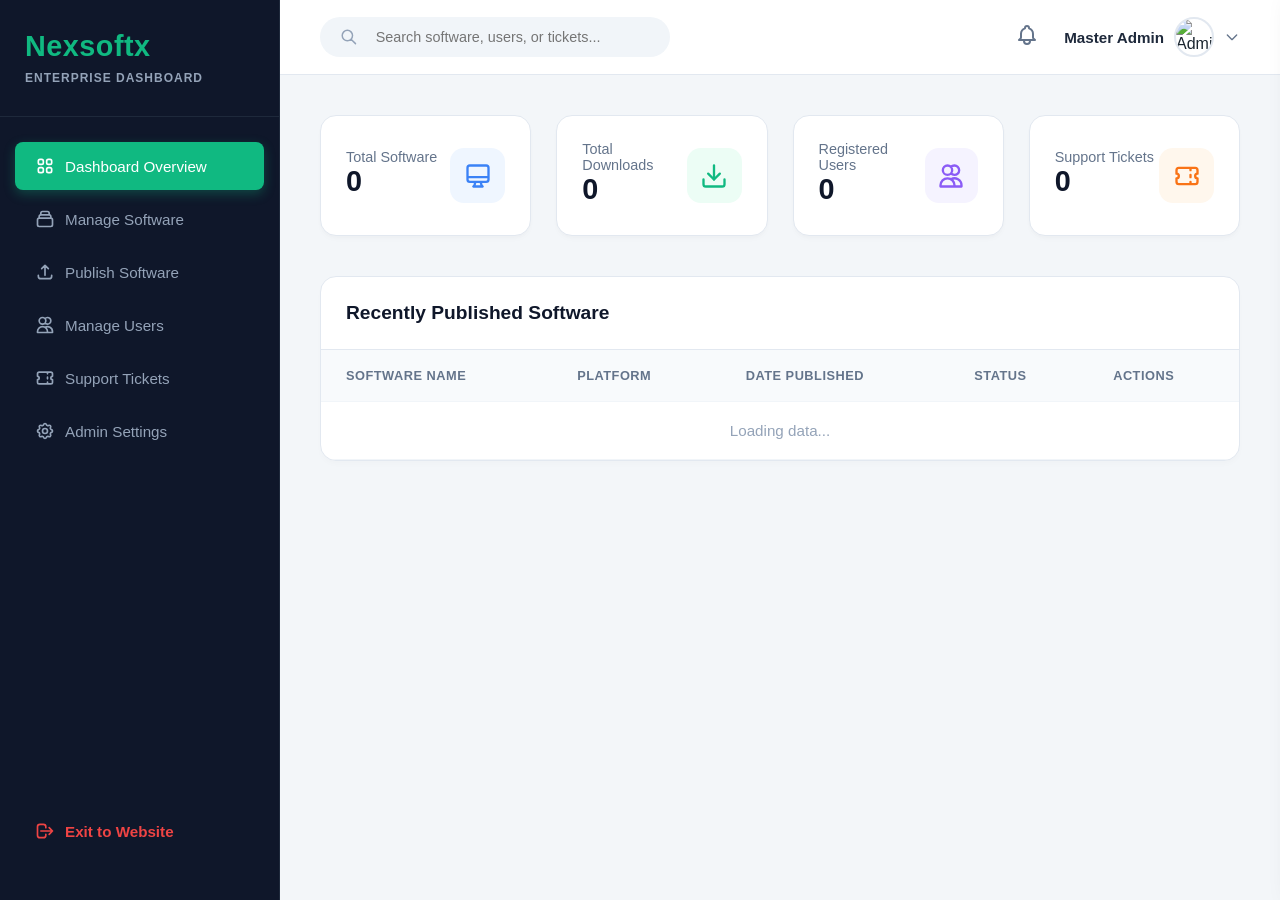
==== admin.html @ 8d18b7e0 "Add files via upload" ====
<!DOCTYPE html>
<html lang="en">
<head>
    <meta charset="UTF-8">
    <meta name="viewport" content="width=device-width, initial-scale=1.0">
    <title>Enterprise Admin - Nexsoftx</title>
    <link rel="stylesheet" href="style.css">
    <!-- Favicon -->
    <link rel="icon" href="assets/favicon.png" type="image/png">
    
    <!-- ========================================== -->
    <!-- 🎨 Custom CSS (Dropdown & Button Hovers) -->
    <!-- ========================================== -->
    <style>
        #adminDropdown a:hover { background-color: #f1f5f9; }

        .btn-edit { background: #f0f9ff !important; color: #0284c7 !important; border: none; padding: 6px 14px; border-radius: 6px; font-weight: 600; cursor: pointer; transition: 0.3s; margin-right: 8px; }
        .btn-edit:hover { background: #0284c7 !important; color: #ffffff !important; box-shadow: 0 4px 10px rgba(2, 132, 199, 0.2); }
        
        .btn-delete { background: #fee2e2 !important; color: #ef4444 !important; border: none; padding: 6px 14px; border-radius: 6px; font-weight: 600; cursor: pointer; transition: 0.3s; }
        .btn-delete:hover { background: #ef4444 !important; color: #ffffff !important; box-shadow: 0 4px 10px rgba(239, 68, 68, 0.2); }
    </style>
</head>
<body>

    <div class="admin-layout">
        
        <!-- ========================================== -->
        <!-- 📌 ১. Sidebar Navigation Menu -->
        <!-- ========================================== -->
        <aside class="admin-sidebar">
            <div class="admin-logo">
                <h2>Nexsoftx</h2>
                <span>Enterprise Dashboard</span>
            </div>
            <nav class="admin-menu">
                <a href="#" class="tab-link active" data-target="Dashboard" onclick="openAdminTab('Dashboard')" style="display: flex; align-items: center; gap: 10px;">
                    <svg width="20" height="20" fill="none" stroke="currentColor" viewBox="0 0 24 24"><path stroke-linecap="round" stroke-linejoin="round" stroke-width="2" d="M4 6a2 2 0 012-2h2a2 2 0 012 2v2a2 2 0 01-2 2H6a2 2 0 01-2-2V6zM14 6a2 2 0 012-2h2a2 2 0 012 2v2a2 2 0 01-2 2h-2a2 2 0 01-2-2V6zM4 16a2 2 0 012-2h2a2 2 0 012 2v2a2 2 0 01-2 2H6a2 2 0 01-2-2v-2zM14 16a2 2 0 012-2h2a2 2 0 012 2v2a2 2 0 01-2 2h-2a2 2 0 01-2-2v-2z"></path></svg>
                    Dashboard Overview
                </a>
                
                <a href="#" class="tab-link" data-target="ManageSoftware" onclick="openAdminTab('ManageSoftware')" style="display: flex; align-items: center; gap: 10px;">
                    <svg width="20" height="20" fill="none" stroke="currentColor" viewBox="0 0 24 24"><path stroke-linecap="round" stroke-linejoin="round" stroke-width="2" d="M19 11H5m14 0a2 2 0 012 2v6a2 2 0 01-2 2H5a2 2 0 01-2-2v-6a2 2 0 012-2m14 0V9a2 2 0 00-2-2M5 11V9a2 2 0 012-2m0 0V5a2 2 0 012-2h6a2 2 0 012 2v2M7 7h10"></path></svg>
                    Manage Software
                </a>
                
                <a href="#" class="tab-link" data-target="Upload" onclick="openAdminTab('Upload')" style="display: flex; align-items: center; gap: 10px;">
                    <svg width="20" height="20" fill="none" stroke="currentColor" viewBox="0 0 24 24"><path stroke-linecap="round" stroke-linejoin="round" stroke-width="2" d="M4 16v1a3 3 0 003 3h10a3 3 0 003-3v-1m-4-8l-4-4m0 0L8 8m4-4v12"></path></svg>
                    Publish Software
                </a>
                
                <a href="#" class="tab-link" data-target="ManageUsers" onclick="openAdminTab('ManageUsers')" style="display: flex; align-items: center; gap: 10px;">
                    <svg width="20" height="20" fill="none" stroke="currentColor" viewBox="0 0 24 24"><path stroke-linecap="round" stroke-linejoin="round" stroke-width="2" d="M12 4.354a4 4 0 110 5.292M15 21H3v-1a6 6 0 0112 0v1zm0 0h6v-1a6 6 0 00-9-5.197M13 7a4 4 0 11-8 0 4 4 0 018 0z"></path></svg>
                    Manage Users
                </a>
                
                <a href="#" class="tab-link" data-target="Tickets" onclick="openAdminTab('Tickets')" style="display: flex; align-items: center; gap: 10px;">
                    <svg width="20" height="20" fill="none" stroke="currentColor" viewBox="0 0 24 24"><path stroke-linecap="round" stroke-linejoin="round" stroke-width="2" d="M15 5v2m0 4v2m0 4v2M5 5a2 2 0 00-2 2v3a2 2 0 110 4v3a2 2 0 002 2h14a2 2 0 002-2v-3a2 2 0 110-4V7a2 2 0 00-2-2H5z"></path></svg>
                    Support Tickets
                </a>
                
                <a href="#" class="tab-link" data-target="AdminSettings" onclick="openAdminTab('AdminSettings')" style="display: flex; align-items: center; gap: 10px;">
                    <svg width="20" height="20" fill="none" stroke="currentColor" viewBox="0 0 24 24"><path stroke-linecap="round" stroke-linejoin="round" stroke-width="2" d="M10.325 4.317c.426-1.756 2.924-1.756 3.35 0a1.724 1.724 0 002.573 1.066c1.543-.94 3.31.826 2.37 2.37a1.724 1.724 0 001.065 2.572c1.756.426 1.756 2.924 0 3.35a1.724 1.724 0 00-1.066 2.573c.94 1.543-.826 3.31-2.37 2.37a1.724 1.724 0 00-2.572 1.065c-.426 1.756-2.924 1.756-3.35 0a1.724 1.724 0 00-2.573-1.066c-1.543.94-3.31-.826-2.37-2.37a1.724 1.724 0 00-1.065-2.572c-1.756-.426-1.756-2.924 0-3.35a1.724 1.724 0 001.066-2.573c-.94-1.543.826-3.31 2.37-2.37.996.608 2.296.07 2.572-1.065z"></path><path stroke-linecap="round" stroke-linejoin="round" stroke-width="2" d="M15 12a3 3 0 11-6 0 3 3 0 016 0z"></path></svg>
                    Admin Settings
                </a>
                
                <div style="flex-grow: 1;"></div>
                
                <a href="index.html" style="color: #ef4444; margin-bottom: 20px; font-weight: bold; display: flex; align-items: center; gap: 10px;">
                    <svg width="20" height="20" fill="none" stroke="currentColor" viewBox="0 0 24 24"><path stroke-linecap="round" stroke-linejoin="round" stroke-width="2" d="M17 16l4-4m0 0l-4-4m4 4H7m6 4v1a3 3 0 01-3 3H6a3 3 0 01-3-3V7a3 3 0 013-3h4a3 3 0 013 3v1"></path></svg>
                    Exit to Website
                </a>
            </nav>
        </aside>

        <!-- ========================================== -->
        <!-- 📌 ২. Top Header & Profile Dropdown -->
        <!-- ========================================== -->
        <main class="admin-main">
            <header class="admin-topbar">
                <div class="admin-search-bar" style="display: flex; align-items: center; gap: 8px;">
                    <svg width="20" height="20" fill="none" stroke="#94a3b8" viewBox="0 0 24 24"><path stroke-linecap="round" stroke-linejoin="round" stroke-width="2" d="M21 21l-6-6m2-5a7 7 0 11-14 0 7 7 0 0114 0z"></path></svg>
                    <input type="text" placeholder="Search software, users, or tickets..." style="border: none; outline: none; background: transparent; width: 100%;">
                </div>
                
                <div class="admin-profile-top" style="position: relative; display: flex; align-items: center; gap: 20px;">
                    
                    <!-- 🔔 নোটিফিকেশন বেল আইকন ও কাউন্ট ব্যাজ -->
                    <div class="notify-icon" onclick="toggleNotificationDrawer()" style="cursor: pointer; position: relative; padding: 5px;">
                        <svg width="24" height="24" fill="none" stroke="#64748b" viewBox="0 0 24 24"><path stroke-linecap="round" stroke-linejoin="round" stroke-width="2" d="M15 17h5l-1.405-1.405A2.032 2.032 0 0118 14.158V11a6.002 6.002 0 00-4-5.659V5a2 2 0 10-4 0v.341C7.67 6.165 6 8.388 6 11v3.159c0 .538-.214 1.055-.595 1.436L4 17h5m6 0v1a3 3 0 11-6 0v-1m6 0H9"></path></svg>
                        <span id="notifyBadgeCount" style="display: none; position: absolute; top: 0; right: 0; background: #ef4444; color: white; font-size: 0.65rem; font-weight: bold; width: 18px; height: 18px; border-radius: 50%; align-items: center; justify-content: center;">0</span>
                    </div>

                    <!-- 🚀 ডান পাশ থেকে আসা নোটিফিকেশন স্লাইড ড্রয়ার -->
                    <div id="notificationDrawer" style="position: fixed; top: 0; right: -380px; width: 360px; height: 100vh; background: white; box-shadow: -5px 0 25px rgba(0,0,0,0.15); z-index: 99999; transition: right 0.3s ease; display: flex; flex-direction: column;">
                        <div style="padding: 20px 25px; border-bottom: 1px solid #e2e8f0; display: flex; justify-content: space-between; align-items: center; background: #f8fafc;">
                            <h3 style="margin: 0; font-size: 1.1rem; color: #0f172a; font-weight: 700;">Admin Notifications</h3>
                            <div style="display: flex; align-items: center; gap: 15px;">
                                <button onclick="clearAllNotifications()" style="background: none; border: none; color: #ef4444; font-size: 0.8rem; font-weight: 600; cursor: pointer;">Clear All</button>
                                <button onclick="toggleNotificationDrawer()" style="background: none; border: none; font-size: 1.2rem; cursor: pointer; color: #64748b;">&times;</button>
                            </div>
                        </div>
                        <div id="notificationListContainer" style="flex-grow: 1; overflow-y: auto; padding: 15px;">
                            <p style="text-align: center; color: #94a3b8; font-size: 0.9rem; margin-top: 30px;">No new notifications</p>
                        </div>
                    </div>
                    
                    <div class="profile-dropdown-trigger" onclick="toggleAdminDropdown()" style="display: flex; align-items: center; gap: 10px; cursor: pointer;">
                        <span id="adminNameDisplay" style="font-weight: 600; color: #1e293b;">Master Admin</span>
                        <img src="https://img.icons8.com/color/96/000000/user-male-circle--v1.png" alt="Admin" style="width: 40px; height: 40px; border-radius: 50%;">
                        <svg width="16" height="16" fill="none" stroke="#64748b" viewBox="0 0 24 24"><path stroke-linecap="round" stroke-linejoin="round" stroke-width="2" d="M19 9l-7 7-7-7"></path></svg>
                    </div>

                    <div id="adminDropdown" style="display: none; position: absolute; top: 55px; right: 0; background: white; border: 1px solid #e2e8f0; border-radius: 10px; box-shadow: 0 4px 12px rgba(0,0,0,0.05); padding: 8px; width: 180px; z-index: 100;">
                        <a href="#" onclick="openAdminTab('AdminSettings'); toggleAdminDropdown();" style="display: flex; align-items: center; gap: 10px; text-decoration: none; color: #334155; padding: 10px; border-radius: 8px; transition: 0.2s; font-weight: 500;">
                            <svg width="18" height="18" fill="none" stroke="currentColor" viewBox="0 0 24 24"><path stroke-linecap="round" stroke-linejoin="round" stroke-width="2" d="M10.325 4.317c.426-1.756 2.924-1.756 3.35 0a1.724 1.724 0 002.573 1.066c1.543-.94 3.31.826 2.37 2.37a1.724 1.724 0 001.065 2.572c1.756.426 1.756 2.924 0 3.35a1.724 1.724 0 00-1.066 2.573c.94 1.543-.826 3.31-2.37 2.37a1.724 1.724 0 00-2.572 1.065c-.426 1.756-2.924 1.756-3.35 0a1.724 1.724 0 00-2.573-1.066c-1.543.94-3.31-.826-2.37-2.37a1.724 1.724 0 00-1.065-2.572c-1.756-.426-1.756-2.924 0-3.35a1.724 1.724 0 001.066-2.573c-.94-1.543.826-3.31 2.37-2.37.996.608 2.296.07 2.572-1.065z"></path><path stroke-linecap="round" stroke-linejoin="round" stroke-width="2" d="M15 12a3 3 0 11-6 0 3 3 0 016 0z"></path></svg>
                            Settings
                        </a>
                        <a href="index.html" style="display: flex; align-items: center; gap: 10px; text-decoration: none; color: #ef4444; padding: 10px; border-radius: 8px; transition: 0.2s; font-weight: 500;">
                            <svg width="18" height="18" fill="none" stroke="currentColor" viewBox="0 0 24 24"><path stroke-linecap="round" stroke-linejoin="round" stroke-width="2" d="M17 16l4-4m0 0l-4-4m4 4H7m6 4v1a3 3 0 01-3 3H6a3 3 0 01-3-3V7a3 3 0 013-3h4a3 3 0 013 3v1"></path></svg>
                            Logout
                        </a>
                    </div>
                </div>
            </header>

            <div class="admin-content">
                
                <!-- ========================================== -->
                <!-- 📌 ৩. Dashboard Overview Tab -->
                <!-- ========================================== -->
                <div id="Dashboard" class="tab-content active-tab">
                    <div class="admin-stat-grid">
                        <div class="admin-stat-card" onclick="openAdminTab('ManageSoftware')">
                            <div><p>Total Software</p><h3 id="totalSoftwareCount">0</h3></div>
                            <div class="stat-icon-wrapper icon-blue">
                                <svg width="28" height="28" fill="none" stroke="currentColor" viewBox="0 0 24 24"><path stroke-linecap="round" stroke-linejoin="round" stroke-width="2" d="M9.75 17L9 20l-1 1h8l-1-1-.75-3M3 13h18M5 17h14a2 2 0 002-2V5a2 2 0 00-2-2H5a2 2 0 00-2 2v10a2 2 0 002 2z"></path></svg>
                            </div>
                        </div>
                        <div class="admin-stat-card" onclick="openAdminTab('Dashboard')">
                            <div><p>Total Downloads</p><h3 id="totalDownloadsCount">0</h3></div>
                            <div class="stat-icon-wrapper icon-green">
                                <svg width="28" height="28" fill="none" stroke="currentColor" stroke-width="2" stroke-linecap="round" stroke-linejoin="round" viewBox="0 0 24 24"><path d="M21 15v4a2 2 0 0 1-2 2H5a2 2 0 0 1-2-2v-4"></path><polyline points="7 10 12 15 17 10"></polyline><line x1="12" y1="15" x2="12" y2="3"></line></svg>
                            </div>
                        </div>
                        <div class="admin-stat-card" onclick="openAdminTab('ManageUsers')">
                            <div><p>Registered Users</p><h3 id="totalUsersCount">0</h3></div>
                            <div class="stat-icon-wrapper icon-purple">
                                <svg width="28" height="28" fill="none" stroke="currentColor" viewBox="0 0 24 24"><path stroke-linecap="round" stroke-linejoin="round" stroke-width="2" d="M12 4.354a4 4 0 110 5.292M15 21H3v-1a6 6 0 0112 0v1zm0 0h6v-1a6 6 0 00-9-5.197M13 7a4 4 0 11-8 0 4 4 0 018 0z"></path></svg>
                            </div>
                        </div>
                        <div class="admin-stat-card" onclick="openAdminTab('Tickets')">
                            <div><p>Support Tickets</p><h3 id="totalTicketsCount">0</h3></div>
                            <div class="stat-icon-wrapper icon-orange">
                                <svg width="28" height="28" fill="none" stroke="currentColor" viewBox="0 0 24 24"><path stroke-linecap="round" stroke-linejoin="round" stroke-width="2" d="M15 5v2m0 4v2m0 4v2M5 5a2 2 0 00-2 2v3a2 2 0 110 4v3a2 2 0 002 2h14a2 2 0 002-2v-3a2 2 0 110-4V7a2 2 0 00-2-2H5z"></path></svg>
                            </div>
                        </div>
                    </div>
                    
                    <div class="admin-table-wrapper">
                        <div class="admin-table-header">
                            <h3>Recently Published Software</h3>
                        </div>
                        <table class="admin-table">
                            <thead>
                                <tr>
                                    <th>Software Name</th>
                                    <th>Platform</th>
                                    <th>Date Published</th>
                                    <th>Status</th>
                                    <th>Actions</th>
                                </tr>
                            </thead>
                            <tbody id="recentSoftwareList">
                                <tr><td colspan="5" style="text-align: center; color: #94a3b8; padding: 20px;">Loading data...</td></tr>
                            </tbody>
                        </table>
                    </div>
                </div>

                <!-- ========================================== -->
                <!-- 📌 ৪. Publish Software Tab -->
                <!-- ========================================== -->
                <div id="Upload" class="tab-content">
                    <div class="upload-card">
                        <h2>Publish New Software</h2>
                        <form id="publishSoftwareForm">
                            <!-- ১. টাইটেল ও প্ল্যাটফর্ম -->
                            <div class="form-row">
                                <div class="dash-form-group">
                                    <label>Software Title</label>
                                    <input type="text" id="softTitle" class="admin-input" placeholder="e.g., Adobe Photoshop 2026" required>
                                </div>
                                <div class="dash-form-group">
                                    <label>Platform / OS</label>
                                    <select id="softPlatform" class="admin-input">
                                        <option value="Windows">Windows</option>
                                        <option value="Mac">Mac OS</option>
                                        <option value="Android">Android</option>
                                    </select>
                                </div>
                            </div>

                            <!-- ২. ফাইল নেম ও ডেভেলপার -->
                            <div class="form-row">
                                <div class="dash-form-group">
                                    <label>Actual File Name</label>
                                    <input type="text" id="softFileName" class="admin-input" placeholder="e.g., Wondershare PDFelement Pro 12.exe">
                                </div>
                                <div class="dash-form-group">
                                    <label>Created By (Developer)</label>
                                    <input type="text" id="softDeveloper" class="admin-input" placeholder="e.g., Wondershare">
                                </div>
                            </div>

                            <!-- ৩. অ্যাপ আইকন ও কভার ব্যানার -->
                            <div class="form-row">
                                <div class="dash-form-group">
                                    <label>App Icon URL (Thumbnail)</label>
                                    <input type="url" id="softIcon" class="admin-input" placeholder="https://example.com/icon.png" required>
                                    <span class="image-hint">✓ Auto-resizes to 150x150px (Square)</span>
                                </div>
                                <div class="dash-form-group">
                                    <label>Cover Banner URL</label>
                                    <input type="url" id="softBanner" class="admin-input" placeholder="https://example.com/banner.jpg" required>
                                    <span class="image-hint">✓ Auto-resizes to 800x400px (Wide)</span>
                                </div>
                            </div>

                            <!-- ৪. ভার্সন, সাইজ ও লাইসেন্স -->
                            <div class="form-row">
                                <div class="dash-form-group"><label>Version</label><input type="text" id="softVersion" class="admin-input" placeholder="e.g., 12.2.2.4430" required></div>
                                <div class="dash-form-group"><label>File Size</label><input type="text" id="softSize" class="admin-input" placeholder="e.g., 232 MB" required></div>
                                <div class="dash-form-group"><label>License Type</label><input type="text" id="softLicense" class="admin-input" placeholder="e.g., Full Version, Freeware"></div>
                            </div>

                            <!-- ৫. রিলিজ ডেট (নতুন), ভাষা এবং চেঞ্জলগ -->
                            <div class="form-row">
                                <div class="dash-form-group"><label>Release Date</label><input type="date" id="softReleaseDate" class="admin-input"></div>
                                <div class="dash-form-group"><label>Languages</label><input type="text" id="softLanguages" class="admin-input" placeholder="e.g., English, Multilingual"></div>
                                <div class="dash-form-group"><label>Change Log Link</label><input type="url" id="softChangelog" class="admin-input" placeholder="https://example.com/whats-new"></div>
                            </div>

                            <!-- ৬. ট্যাগ, আপলোডার এবং ডাউনলোড লিংক -->
                            <div class="form-row">
                                <div class="dash-form-group"><label>Tags (Comma separated)</label><input type="text" id="softTags" class="admin-input" placeholder="e.g., PDF Editor, OCR"></div>
                                <div class="dash-form-group"><label>Uploaded By</label><input type="text" id="softUploadedBy" class="admin-input" placeholder="e.g., Nexsoftx Team"></div>
                                <div class="dash-form-group"><label>Direct Download Link</label><input type="url" id="softLink" class="admin-input" placeholder="https://drive.google.com/..." required></div>
                            </div>

                            <!-- শর্ট ডেসক্রিপশন -->
                            <div class="dash-form-group" style="margin-bottom: 25px;">
                                <label>Short Description</label>
                                <textarea id="softShortDesc" class="admin-textarea" rows="2" placeholder="Brief 1-2 sentence overview..." required></textarea>
                            </div>
                            
                            <!-- ফুল ডেসক্রিপশন (রিচ টেক্সট এডিটর) -->
                            <div class="dash-form-group">
                                <label>Full Documentation & Features</label>
                                <div class="rich-text-editor">
                                    <div class="editor-toolbar">
                                        <select class="editor-btn" onchange="formatDoc('formatBlock', this.value)">
                                            <option value="" selected disabled>Format</option><option value="H1">Heading 1</option><option value="H2">Heading 2</option><option value="H3">Heading 3</option><option value="P">Paragraph</option>
                                        </select>
                                        <select class="editor-btn" onchange="formatDoc('fontName', this.value)">
                                            <option value="" selected disabled>Font</option><option value="Arial">Arial</option><option value="Courier New">Courier</option>
                                        </select>
                                        <select class="editor-btn" onchange="formatDoc('fontSize', this.value)">
                                            <option value="" selected disabled>Size</option><option value="1">Small</option><option value="3">Normal</option><option value="5">Large</option><option value="7">Huge</option>
                                        </select>
                                        <input type="color" class="editor-btn" onchange="formatDoc('foreColor', this.value)" title="Text Color" style="padding: 0; width: 34px; height: 34px; cursor: pointer; border: 1px solid #cbd5e1; border-radius: 6px;">
                                        <button type="button" class="editor-btn" onclick="formatDoc('bold')" title="Bold"><b>B</b></button>
                                        <button type="button" class="editor-btn" onclick="formatDoc('italic')" title="Italic"><i>I</i></button>
                                        <button type="button" class="editor-btn" onclick="formatDoc('underline')" title="Underline"><u>U</u></button>
                                        <button type="button" class="editor-btn" onclick="formatDoc('justifyLeft')" title="Align Left"><svg width="16" height="16" fill="none" stroke="currentColor" viewBox="0 0 24 24"><path stroke-linecap="round" stroke-linejoin="round" stroke-width="2" d="M4 6h16M4 12h10M4 18h16"></path></svg></button>
                                        <button type="button" class="editor-btn" onclick="formatDoc('insertOrderedList')" title="Number List">1.</button>
                                        <button type="button" class="editor-btn" onclick="formatDoc('insertUnorderedList')" title="Bullet List">•</button>
                                        <button type="button" class="editor-btn" onclick="addLink()" style="display: flex; align-items: center; gap: 4px;" title="Highlight text first, then click to add link"><svg width="16" height="16" fill="none" stroke="currentColor" viewBox="0 0 24 24"><path stroke-linecap="round" stroke-linejoin="round" stroke-width="2" d="M13.828 10.172a4 4 0 00-5.656 0l-4 4a4 4 0 105.656 5.656l1.102-1.101m-.758-4.899a4 4 0 005.656 0l4-4a4 4 0 00-5.656-5.656l-1.1 1.1"></path></svg> Link</button>
                                        <button type="button" class="editor-btn" onclick="formatDoc('removeFormat')" style="color: #ef4444;" title="Clear Formatting">Clear</button>
                                    </div>
                                    <div class="editor-content" id="fullDescription" contenteditable="true" placeholder="Write full installation guide and features here..."></div>
                                </div>
                            </div>
                            
                            <button type="submit" class="btn-publish" style="margin-top: 25px; display: flex; align-items: center; justify-content: center; gap: 8px;">
                                <svg width="18" height="18" fill="none" stroke="currentColor" viewBox="0 0 24 24"><path stroke-linecap="round" stroke-linejoin="round" stroke-width="2" d="M13.5 10.5L21 3m-6 18l-3-9-9-3 18-9-9 18z"></path></svg>
                                Publish to Live Site
                            </button>
                        </form>
                    </div>
                </div>

                <!-- ========================================== -->
                <!-- 📌 ৫. Manage Software Tab -->
                <!-- ========================================== -->
                <div id="ManageSoftware" class="tab-content">
                    <div class="admin-table-wrapper" style="margin-top: 0;">
                        <div class="admin-table-header">
                            <h3 style="margin:0;">Manage Published Software</h3>
                        </div>
                        <table class="admin-table">
                            <thead>
                                <tr>
                                    <th>Software Name</th>
                                    <th>Platform</th>
                                    <th>Date Published</th>
                                    <th>Status</th>
                                    <th>Actions</th>
                                </tr>
                            </thead>
                            <tbody id="manageSoftwareList">
                                <tr><td colspan="5" style="text-align: center; color: #94a3b8; padding: 20px;">Loading software data...</td></tr>
                            </tbody>
                        </table>
                    </div>
                </div>

                <!-- ========================================== -->
                <!-- 📌 ৬. Manage Users Tab -->
                <!-- ========================================== -->
                <div id="ManageUsers" class="tab-content">
                    <div class="admin-table-wrapper" style="margin-top: 0;">
                        <div class="admin-table-header" style="display: flex; justify-content: space-between; align-items: center;">
                            <h3 style="margin:0;">Manage Registered Users</h3>
                            <span style="font-size: 0.85rem; color: #64748b;">30 users per page</span>
                        </div>
                        <table class="admin-table">
                            <thead>
                                <tr>
                                    <th>User Name / Email</th>
                                    <th>Account Status</th>
                                    <th>Actions</th>
                                </tr>
                            </thead>
                            <tbody id="manageUsersList">
                                <tr><td colspan="3" style="text-align: center; color: #94a3b8; padding: 20px;">Loading user data...</td></tr>
                            </tbody>
                        </table>
                        <div id="userPagination" style="padding: 15px 20px; border-top: 1px solid #e2e8f0; background: #f8fafc;"></div>
                    </div>
                </div>

                <!-- ========================================== -->
                <!-- 📌 ৭. Support Tickets Tab (Max 20 per Page) -->
                <!-- ========================================== -->
                <div id="Tickets" class="tab-content">
                    <div class="admin-table-wrapper" style="margin-top: 0;">
                        <div class="admin-table-header" style="display: flex; justify-content: space-between; align-items: center;">
                            <h3 style="margin:0;">Manage Support Tickets</h3>
                            <span style="font-size: 0.85rem; color: #64748b;">Max 20 tickets per page</span>
                        </div>
                        <table class="admin-table">
                            <thead>
                                <tr>
                                    <th>User ID</th>
                                    <th>Subject & Message</th>
                                    <th>Status</th>
                                    <th>Actions</th>
                                </tr>
                            </thead>
                            <tbody id="manageTicketsList">
                                <tr><td colspan="4" style="text-align: center; color: #94a3b8; padding: 20px;">Loading support tickets...</td></tr>
                            </tbody>
                        </table>
                        <div id="ticketPagination" style="padding: 15px 20px; border-top: 1px solid #e2e8f0; background: #f8fafc;"></div>
                    </div>
                </div>

                <!-- ========================================== -->
<!-- 📌 ৮. Admin Settings Tab (Advanced UI) -->
<!-- ========================================== -->
<div id="AdminSettings" class="tab-content">
    
    <!-- 🟢 নিজের প্রোফাইল আপডেট কার্ড -->
    <div class="upload-card" style="margin-bottom: 35px; border: 1px solid #e2e8f0; box-shadow: 0 10px 25px -5px rgba(0,0,0,0.04);">
        <div style="display: flex; justify-content: space-between; align-items: center; margin-bottom: 25px; border-bottom: 1px solid #f1f5f9; padding-bottom: 15px;">
            <div>
                <h2 style="margin: 0; font-size: 1.3rem; color: #0f172a; font-weight: 700;">My Profile Settings</h2>
                <p style="color: #64748b; font-size: 0.88rem; margin-top: 4px;">Manage your account credentials and security preferences.</p>
            </div>
            <span class="admin-badge" id="currentAdminRoleBadge" style="background: #ecfdf5; color: #10b981; font-size: 0.85rem; padding: 6px 14px; border-radius: 20px; font-weight: 700;">Admin</span>
        </div>
        
        <form id="adminProfileUpdateForm">
            <div class="form-row" style="margin-bottom: 20px;">
                <div class="dash-form-group">
                    <label style="font-weight: 600; color: #334155; margin-bottom: 8px; display: block;">Display Name</label>
                    <input type="text" id="adminUpdateName" class="admin-input" required style="border-radius: 10px; padding: 12px 16px;">
                </div>
                <div class="dash-form-group">
                    <label style="font-weight: 600; color: #334155; margin-bottom: 8px; display: block;">Email Address (Login ID)</label>
                    <input type="email" id="adminUpdateEmail" class="admin-input" disabled style="background: #f8fafc; cursor: not-allowed; color: #94a3b8; border-radius: 10px; padding: 12px 16px;">
                </div>
            </div>
            <div class="form-row" style="margin-bottom: 25px;">
                <div class="dash-form-group">
                    <label style="font-weight: 600; color: #334155; margin-bottom: 8px; display: block;">New Password</label>
                    <input type="password" id="adminUpdatePassword" class="admin-input" placeholder="••••••••" minlength="6" style="border-radius: 10px; padding: 12px 16px;">
                    <span style="font-size: 0.78rem; color: #94a3b8; margin-top: 5px; display: block;">Leave blank if you do not want to change your password.</span>
                </div>
            </div>
            <button type="submit" class="btn-publish" style="width: auto; padding: 12px 28px; background: linear-gradient(135deg, #10b981, #059669); border-radius: 10px; font-weight: 700; box-shadow: 0 4px 12px rgba(16, 185, 129, 0.2);">Save Changes</button>
        </form>
    </div>

    <!-- 🟢 সাব-অ্যাডমিন ম্যানেজমেন্ট কার্ড (কেবল মাস্টার অ্যাডমিনের জন্য) -->
    <div class="upload-card" id="masterAdminSection" style="display: none; border: 1px solid #e2e8f0; box-shadow: 0 10px 25px -5px rgba(0,0,0,0.04);">
        <div style="margin-bottom: 25px; border-bottom: 1px solid #f1f5f9; padding-bottom: 15px;">
            <h2 style="margin: 0; font-size: 1.3rem; color: #0f172a; font-weight: 700;">Manage Sub-Admins</h2>
            <p style="color: #64748b; font-size: 0.88rem; margin-top: 4px;">Add or remove secondary administrators with system access.</p>
        </div>
        
        <form id="createSubAdminForm" style="background: #f8fafc; padding: 25px; border-radius: 14px; border: 1px solid #e2e8f0; margin-bottom: 30px;">
            <h4 style="margin-bottom: 15px; color: #0f172a; font-size: 1.05rem; font-weight: 700; display: flex; align-items: center; gap: 8px;">
                <svg width="18" height="18" fill="none" stroke="currentColor" viewBox="0 0 24 24"><path stroke-linecap="round" stroke-linejoin="round" stroke-width="2" d="M12 4v16m8-8H4"></path></svg>
                Add New Sub-Admin
            </h4>
            <div class="form-row" style="margin-bottom: 15px;">
                <div class="dash-form-group"><label style="font-weight: 600; color: #334155; margin-bottom: 6px; display: block; font-size: 0.88rem;">Admin Name</label><input type="text" id="subAdminName" class="admin-input" placeholder="e.g., Tawsif Ahamed" required style="border-radius: 8px;"></div>
                <div class="dash-form-group"><label style="font-weight: 600; color: #334155; margin-bottom: 6px; display: block; font-size: 0.88rem;">Email Address</label><input type="email" id="subAdminEmail" class="admin-input" placeholder="subadmin@nexsoftx.com" required style="border-radius: 8px;"></div>
                <div class="dash-form-group"><label style="font-weight: 600; color: #334155; margin-bottom: 6px; display: block; font-size: 0.88rem;">Temporary Password</label><input type="password" id="subAdminPassword" class="admin-input" placeholder="••••••••" required minlength="6" style="border-radius: 8px;"></div>
            </div>
            <button type="submit" class="btn-publish" style="margin-top: 5px; width: auto; padding: 10px 22px; display: flex; align-items: center; gap: 8px; border-radius: 8px; font-size: 0.95rem;">
                <svg width="16" height="16" fill="none" stroke="currentColor" viewBox="0 0 24 24"><path stroke-linecap="round" stroke-linejoin="round" stroke-width="2" d="M18 9v3m0 0v3m0-3h3m-3 0h-3m-2-5a4 4 0 11-8 0 4 4 0 018 0zM3 20a6 6 0 0112 0v1H3v-1z"></path></svg>
                Create Admin
            </button>
        </form>

        <div class="admin-table-wrapper" style="box-shadow: none; border-radius: 12px; border: 1px solid #e2e8f0;">
            <table class="admin-table">
                <thead><tr><th>Admin Name</th><th>Email Address</th><th>Role</th><th>Actions</th></tr></thead>
                <tbody id="subAdminTableList">
                    <tr><td colspan="4" style="text-align: center; color: #94a3b8; padding: 20px;">Loading admins...</td></tr>
                </tbody>
            </table>
        </div>
    </div>
</div>

    <!-- ========================================== -->
    <!-- 📌 ৯. JavaScript Code (UI Interactions) -->
    <!-- ========================================== -->
    <script>
        // Tab switching logic
        function openAdminTab(tabName) {
            let tabcontent = document.getElementsByClassName("tab-content");
            for (let i = 0; i < tabcontent.length; i++) {
                tabcontent[i].style.display = "none";
                tabcontent[i].classList.remove("active-tab");
            }
            let tablinks = document.getElementsByClassName("tab-link");
            for (let i = 0; i < tablinks.length; i++) {
                tablinks[i].classList.remove("active");
            }
            document.getElementById(tabName).style.display = "block";
            let activeLink = document.querySelector(`.tab-link[data-target="${tabName}"]`);
            if(activeLink) activeLink.classList.add("active");
        }

        // Dropdown toggle logic
        function toggleAdminDropdown() {
            const dropdown = document.getElementById('adminDropdown');
            dropdown.style.display = dropdown.style.display === 'block' ? 'none' : 'block';
        }

        // Close dropdown if clicked outside
        window.onclick = function(event) {
            if (!event.target.closest('.profile-dropdown-trigger')) {
                const dropdown = document.getElementById('adminDropdown');
                if (dropdown && dropdown.style.display === 'block') {
                    dropdown.style.display = 'none';
                }
            }
        }

        // Ultimate Text Editor Functions
        function formatDoc(cmd, value = null) { document.execCommand(cmd, false, value); }
        function addLink() {
            const url = prompt('Insert Link URL (e.g., https://google.com):');
            if(url) document.execCommand('createLink', false, url);
        }
    </script>
    
    <!-- ========================================== -->
    <!-- 🚀 Master JS Backend File Link -->
    <!-- ========================================== -->
    <script type="module" src="admin.js"></script>

</body>
</html>
---- style.css ----
/* গুগল থেকে 'Poppins' এবং 'Inter' দুটো ফন্টই ইমপোর্ট করা হলো */
@import url('https://fonts.googleapis.com/css2?family=Inter:wght@400;500;600;700;800&family=Poppins:wght@400;500;600;700;800&display=swap');

/* ডিফল্ট মার্জিন ও প্যাডিং জিরো করা হলো */
* {
    margin: 0;
    padding: 0;
    box-sizing: border-box;
    font-family: 'Poppins', -apple-system, BlinkMacSystemFont, 'Segoe UI', Roboto, sans-serif;
}

/* হালকা সবুজ অ্যানিমেটেড গ্রেডিয়েন্ট ব্যাকগ্রাউন্ড */
body {
    background: linear-gradient(-45deg, #e8fce8, #d1f5d3, #e0f7fa, #bcf0c6);
    background-size: 400% 400%;
    animation: gradientAnimation 12s ease infinite;
    min-height: 100vh;
    color: #1a252f;
    display: flex;
    flex-direction: column;
}

/* ব্যাকগ্রাউন্ড অ্যানিমেশনের কি-ফ্রেম */
@keyframes gradientAnimation {
    0% { background-position: 0% 50%; }
    50% { background-position: 100% 50%; }
    100% { background-position: 0% 50%; }
}

/* গ্লাসমরফিজম মেনুবার ডিজাইন */
.navbar {
    display: flex;
    justify-content: space-between;
    align-items: center;
    padding: 20px 50px;
    position: fixed;
    top: 0;
    width: 100%;
    background: rgba(255, 255, 255, 0.4);
    backdrop-filter: blur(20px);
    -webkit-backdrop-filter: blur(20px);
    border-bottom: 1px solid rgba(255, 255, 255, 0.6);
    z-index: 1000;
    box-shadow: 0 4px 10px rgba(0,0,0,0.03);
}

.logo h2 {
    font-size: 1.8rem;
    color: #009640;
}

.nav-links {
    display: flex;
    gap: 25px;
}

.nav-links a {
    color: #2c3e50;
    text-decoration: none;
    font-size: 1rem;
    font-weight: 600;
    transition: color 0.3s ease;
}

.nav-links a:hover {
    color: #00b853;
}

/* --- সাইন ইন এবং সাইন আপ বাটন ফিক্সড ডিজাইন --- */
.auth-section {
    display: flex;
    align-items: center;
    position: relative;
}

.guest-menu {
    display: flex;
    gap: 12px;
    align-items: center;
}

.btn-signin {
    color: #009640;
    border: 1px solid #009640;
    background: transparent;
    text-decoration: none;
    padding: 10px 20px;
    border-radius: 8px;
    font-weight: bold;
    transition: all 0.3s ease;
    display: inline-block;
}

.btn-signin:hover {
    background: #009640;
    color: #ffffff;
}

.btn-signup {
    background: linear-gradient(135deg, #00e676, #00b853);
    color: #ffffff;
    box-shadow: 0 4px 10px rgba(0, 230, 118, 0.3);
    text-decoration: none;
    padding: 10px 20px;
    border-radius: 8px;
    font-weight: bold;
    transition: all 0.3s ease;
    display: inline-block;
}

.btn-signup:hover {
    background: linear-gradient(135deg, #00b853, #009640);
    transform: translateY(-2px);
}

/* হিরো সেকশন */
.hero {
    display: flex;
    flex-direction: column;
    align-items: center;
    justify-content: center;
    height: 70vh;
    text-align: center;
    padding-top: 80px;
}

.hero h1 {
    font-size: 4.2rem;
    margin-bottom: 15px;
    color: #0a2e1f;
}

.hero p {
    font-size: 1.2rem;
    margin-bottom: 35px;
    color: #34495e;
}

/* সার্চ বার ডিজাইন */
.search-bar {
    padding: 18px 30px;
    width: 50%;
    border-radius: 50px;
    border: 2px solid transparent;
    outline: none;
    font-size: 1.1rem;
    box-shadow: 0 10px 25px rgba(0,0,0,0.08);
    background: rgba(255, 255, 255, 0.95);
    transition: all 0.3s ease;
    color: #333;
}

.search-bar:focus {
    width: 55%;
    border-color: #00b853;
    background: #ffffff;
    box-shadow: 0 10px 30px rgba(0, 230, 118, 0.2);
}

/* ========================================= */
/* Advanced Dark Footer Design */
/* ========================================= */

.advanced-footer {
    background-color: #1a1e23; /* রেফারেন্স ছবির মতো প্রিমিয়াম ডার্ক কালার */
    color: #d1d8e0;
    padding: 60px 50px 20px 50px;
    margin-top: auto; /* ফুটারকে স্ক্রিনের একদম নিচে রাখবে */
    font-family: 'Segoe UI', Tahoma, Geneva, Verdana, sans-serif;
}

.footer-container {
    display: grid;
    grid-template-columns: 2fr 1fr 1fr;
    gap: 40px;
    margin-bottom: 40px;
    max-width: 1400px;
    margin-left: auto;
    margin-right: auto;
}

/* লোগো এবং ডেসক্রিপশন */
.brand-col h2 {
    color: #00b853; /* লোগোর মেইন সবুজ কালার */
    font-size: 2rem;
    margin-bottom: 15px;
    letter-spacing: 1px;
}

.brand-col p {
    line-height: 1.7;
    color: #a4b0be;
    font-size: 0.95rem;
    max-width: 320px;
}

/* ফুটার মেনু কলাম */
.footer-col h4 {
    color: #ffffff;
    font-size: 1.1rem;
    margin-bottom: 20px;
    font-weight: 600;
}

.footer-col ul {
    list-style: none;
    padding: 0;
}

.footer-col ul li {
    margin-bottom: 12px;
}

.footer-col ul li a {
    color: #a4b0be;
    text-decoration: none;
    transition: all 0.3s ease;
    font-size: 0.95rem;
    display: inline-block;
}

/* লিংকে হোভার করলে হালকা ডানে সরবে এবং সবুজ হবে */
.footer-col ul li a:hover {
    color: #00b853;
    transform: translateX(5px); 
}

/* কপিরাইট এবং পলিসি সেকশন */
.footer-bottom {
    border-top: 1px solid #2f3640; /* হালকা বর্ডার দিয়ে আলাদা করা হলো */
    padding-top: 20px;
    display: flex;
    justify-content: space-between;
    align-items: center;
    max-width: 1400px;
    margin: 0 auto;
    font-size: 0.85rem;
    color: #a4b0be;
}

.footer-legal a {
    color: #a4b0be;
    text-decoration: none;
    margin-right: 20px;
    transition: color 0.3s ease;
}

.footer-legal a:hover {
    color: #00b853;
}

.footer-copyright {
    text-align: right;
}

/* মোবাইল ও ছোট স্ক্রিনের জন্য রেসপন্সিভ */
@media (max-width: 900px) {
    .footer-container {
        grid-template-columns: 1fr 1fr;
    }
    .brand-col {
        grid-column: span 2;
    }
}

@media (max-width: 600px) {
    .footer-container {
        grid-template-columns: 1fr;
    }
    .brand-col {
        grid-column: span 1;
    }
    .footer-bottom {
        flex-direction: column;
        gap: 15px;
        text-align: center;
    }
    .footer-copyright {
        text-align: center;
    }
}

/* ========================================= */
/* সফটওয়্যার সেকশন ও গ্রিড ডিজাইন */
/* ========================================= */

.software-section {
    padding: 20px 50px 60px 50px;
    max-width: 1600px;
    margin: 0 auto;
    width: 100%;
}

.section-header h3 {
    font-size: 1.6rem;
    color: #1a252f;
    margin-bottom: 25px;
    border-left: 5px solid #00b853;
    padding-left: 15px;
}

.software-grid {
    display: grid;
    grid-template-columns: repeat(6, minmax(0, 1fr));
    gap: 20px;
    align-items: stretch;
    width: 100%;
}

.software-card {
    background: #ffffff;
    border-radius: 12px;
    padding: 15px;
    box-shadow: 0 4px 15px rgba(0,0,0,0.05);
    display: flex;
    flex-direction: column;
    border: 2px solid transparent; 
    transition: all 0.3s ease;
    height: 320px;
    width: 100%; 
    overflow: hidden; 
}

.software-card:hover {
    transform: translateY(-5px);
    box-shadow: 0 12px 25px rgba(0, 184, 83, 0.15);
    border: 2px solid #00b853; 
}

.post-image {
    width: 100%;
    height: 140px;
    object-fit: cover;
    border-radius: 8px;
    margin-bottom: 15px;
    background: #eafff0;
    display: block; 
}

.card-content {
    display: flex;
    flex-direction: column;
    flex-grow: 1;
    overflow: hidden; 
    width: 100%;
}

.card-content p {
    font-size: 0.85rem;
    color: #7f8c8d;
    margin-bottom: 15px;
    line-height: 1.4;
    display: -webkit-box;
    -webkit-line-clamp: 2; 
    -webkit-box-orient: vertical;
    overflow: hidden;
    height: 38px; 
}

.btn-download {
    display: block;
    text-align: center;
    background: #eafff0;
    color: #009640;
    text-decoration: none;
    padding: 10px;
    border-radius: 6px;
    font-weight: 600;
    font-size: 0.95rem;
    transition: all 0.3s ease;
    border: 1px solid #bcf0c6;
    margin-top: auto; 
}

.btn-download:hover {
    background: #00b853;
    color: #ffffff;
}

.title-with-icon {
    display: flex; 
    justify-content: space-between; 
    align-items: center; 
    margin-bottom: 8px; 
    gap: 10px; 
}

.title-with-icon h4 {
    font-size: 1.05rem;
    color: #2c3e50;
    margin-bottom: 0; 
    white-space: nowrap; 
    overflow: hidden;
    text-overflow: ellipsis; 
    flex-grow: 1; 
}

.category-icon {
    width: 22px !important;
    height: 22px !important;
    object-fit: contain;
    flex-shrink: 0;
    margin-bottom: 0 !important;
}

/* মোবাইল ও ছোট স্ক্রিনের জন্য রেসপন্সিভ ডিজাইন */
@media (max-width: 1400px) { .software-grid { grid-template-columns: repeat(5, 1fr); } }
@media (max-width: 1200px) { .software-grid { grid-template-columns: repeat(4, 1fr); } }
@media (max-width: 900px) { .software-grid { grid-template-columns: repeat(3, 1fr); } }
@media (max-width: 600px) { .software-grid { grid-template-columns: repeat(2, 1fr); } }
@media (max-width: 400px) { .software-grid { grid-template-columns: repeat(1, 1fr); } }

/* ========================================= */
/* Single Post Details Page CSS */
/* ========================================= */

.post-details-section {
    padding: 120px 50px 60px 50px;
    max-width: 1400px;
    margin: 0 auto;
    width: 100%;
}

.details-container {
    display: grid;
    grid-template-columns: 2.5fr 1fr;
    gap: 30px;
    align-items: start;
}

/* বাম পাশের মেইন ইনফো বক্সের ডিজাইন */
.main-info {
    background: #ffffff;
    border-radius: 6px;
    padding: 40px; 
    box-shadow: 0 4px 15px rgba(0,0,0,0.05);
    border: 1px solid rgba(0, 184, 83, 0.1);
    height: fit-content;
}

@media (max-width: 768px) {
    .main-info {
        padding: 25px;
    }
}

.main-info h1 {
    font-size: 1.8rem;
    color: #0f172a;
    margin-bottom: 10px;
    font-weight: 700;
    line-height: 1.3;
}

.short-desc {
    font-size: 0.95rem;
    color: #475569;
    margin-bottom: 20px;
    line-height: 1.6;
}

.cover-image img {
    width: 100%;
    border-radius: 8px;
    box-shadow: 0 5px 20px rgba(0,0,0,0.05);
    margin-bottom: 30px;
}

.full-description h3 {
    font-size: 1.2rem;
    color: #1e293b;
    margin-bottom: 15px;
    border-left: 4px solid #00b853;
    padding-left: 10px;
    font-weight: 700;
}

.full-description p {
    color: #334155;
    line-height: 1.7;
    font-size: 0.95rem;
}

.download-box, .product-info-box {
    background: #ffffff;
    border-radius: 6px !important; /* ডানপাশের বক্স দুটোর কোণা ৬ পিক্সেল করা হলো */
    padding: 25px;
    box-shadow: 0 4px 15px rgba(0,0,0,0.05);
    margin-bottom: 25px;
    border: 1px solid rgba(0, 184, 83, 0.1);
}

/* 🟢 ফাইল সাইজ এবং রেটিং এর নতুন ফন্ট ও ডিজাইন */
.download-box h2 {
    font-family: 'Segoe UI', Tahoma, Geneva, Verdana, sans-serif; /* নম্বরের জন্য নতুন প্রফেশনাল ফন্ট */
    font-size: 1.8rem; /* সাইজ 2.3rem থেকে কমিয়ে 1.8rem করা হলো */
    color: #0f172a;
    text-align: center;
    margin-bottom: 8px;
    font-weight: 800;
    letter-spacing: 0px; 
}

.download-box h2 span {
    font-family: 'Segoe UI', Tahoma, Geneva, Verdana, sans-serif;
    font-size: 0.95rem; /* MB লেখাটা আরও ছোট করা হলো */
    color: #64748b;
    font-weight: 600;
}

.rating-section {
    font-family: 'Segoe UI', Tahoma, Geneva, Verdana, sans-serif;
    text-align: center;
    margin-bottom: 25px;
}

#realtimeRatingDisplay, #ratingMessage {
    font-family: 'Segoe UI', Tahoma, Geneva, Verdana, sans-serif;
}

.btn-direct-download {
    display: block;
    background: linear-gradient(135deg, #1e293b, #334155);
    color: #fff;
    text-align: center;
    padding: 14px;
    border-radius: 6px;
    text-decoration: none;
    font-weight: 600;
    font-size: 1rem;
    margin-bottom: 15px;
    transition: all 0.3s ease;
}

.btn-direct-download:hover {
    background: #00b853;
    box-shadow: 0 5px 15px rgba(0, 184, 83, 0.2);
}

.btn-favorite {
    display: block;
    background: #f8fafc;
    color: #009640;
    text-align: center;
    padding: 12px;
    border-radius: 6px;
    text-decoration: none;
    font-weight: 600;
    font-size: 0.95rem;
    transition: all 0.3s ease;
    border: 1px solid #e2e8f0;
}

.btn-favorite:hover {
    background: #00b853;
    color: #fff;
    border-color: #00b853;
}

.product-info-box h3 {
    font-size: 1.1rem;
    color: #0f172a;
    margin-bottom: 20px;
    border-bottom: 1px solid #f1f5f9;
    padding-bottom: 10px;
    font-weight: 700;
}

/* ========================================= */
/* Product Information List Design */
/* ========================================= */
.product-info-box ul {
    list-style: none;
    padding: 0;
    margin: 0;
}

.product-info-box ul li {
    display: flex;
    justify-content: space-between;
    align-items: flex-start;
    padding: 12px 0;
    border-bottom: 1px solid #f1f5f9;
    font-size: 0.88rem;
    margin-bottom: 0;
}

.product-info-box ul li:last-child {
    border-bottom: none;
}

.product-info-box ul li span:first-child {
    color: #334155;
    font-weight: 600;
    min-width: 110px;
}

.product-info-box ul li span:last-child,
.product-info-box ul li a {
    color: #64748b;
    font-weight: 500;
    text-align: right;
    max-width: 65%;
    line-height: 1.5;
    word-wrap: break-word;
}

.product-info-box ul li a {
    color: #009640;
    text-decoration: none;
    font-weight: 600;
}

.product-info-box ul li a:hover {
    text-decoration: underline;
}

/* Product Tags Design */
.product-tags {
    margin-top: 15px;
    display: flex;
    gap: 8px;
    flex-wrap: wrap;
}

.product-tags .tag-badge {
    color: #009640;
    font-weight: 600;
    font-size: 0.85rem;
    background: #eafff0;
    padding: 4px 10px;
    border-radius: 4px;
}

@media (max-width: 992px) {
    .details-container {
        grid-template-columns: 1fr;
    }
}

.related-software {
    padding-top: 10px;
}
/* ========================================= */
/* প্রোফাইল আইকন এবং ড্রপডাউন মেনু ডিজাইন */
/* ========================================= */

.profile-icon {
    width: 45px;
    height: 45px;
    border-radius: 50%;
    object-fit: cover;
    cursor: pointer;
    border: 2px solid #00b853;
    transition: all 0.3s ease;
}

.profile-icon:hover {
    box-shadow: 0 0 10px rgba(0, 184, 83, 0.4);
}

.user-menu {
    position: relative;
    display: inline-block;
}

.dropdown-content {
    display: none;
    position: absolute;
    right: 0;
    top: 60px;
    background: rgba(255, 255, 255, 0.95);
    backdrop-filter: blur(20px);
    -webkit-backdrop-filter: blur(20px);
    min-width: 200px;
    box-shadow: 0 10px 30px rgba(0,0,0,0.1);
    border-radius: 12px;
    border: 1px solid rgba(0, 184, 83, 0.1);
    overflow: hidden;
    z-index: 1000;
}

.user-menu:hover .dropdown-content {
    display: block;
    animation: fadeIn 0.3s ease;
}

.user-info {
    padding: 15px 20px;
    background: #f4fdf8;
}

.user-info h4 {
    color: #2c3e50;
    font-size: 1rem;
    margin-bottom: 3px;
}

.user-info p {
    color: #7f8c8d;
    font-size: 0.8rem;
}

.dropdown-content hr {
    border: 0;
    border-top: 1px solid #eee;
    margin: 0;
}

.dropdown-content a {
    color: #333;
    padding: 12px 20px;
    text-decoration: none;
    display: block;
    font-size: 0.95rem;
    transition: background 0.3s ease;
}

.dropdown-content a:hover {
    background: #eafff0;
    color: #00b853;
}

.logout-btn {
    color: #e74c3c !important;
    font-weight: bold;
}

.logout-btn:hover {
    background: #fceceb !important;
}

@keyframes fadeIn {
    from { opacity: 0; transform: translateY(-10px); }
    to { opacity: 1; transform: translateY(0); }
}






/* ডিফল্ট মার্জিন ও প্যাডিং জিরো করা হলো */
* {
    margin: 0;
    padding: 0;
    box-sizing: border-box;
    font-family: 'Segoe UI', Tahoma, Geneva, Verdana, sans-serif;
}

/* হালকা সবুজ অ্যানিমেটেড গ্রেডিয়েন্ট ব্যাকগ্রাউন্ড */
body {
    background: linear-gradient(-45deg, #e8fce8, #d1f5d3, #e0f7fa, #bcf0c6);
    background-size: 400% 400%;
    animation: gradientAnimation 12s ease infinite;
    min-height: 100vh;
    color: #1a252f;
    display: flex;
    flex-direction: column;
}

/* ব্যাকগ্রাউন্ড অ্যানিমেশনের কি-ফ্রেম */
@keyframes gradientAnimation {
    0% { background-position: 0% 50%; }
    50% { background-position: 100% 50%; }
    100% { background-position: 0% 50%; }
}

/* গ্লাসমরফিজম মেনুবার ডিজাইন */
.navbar {
    display: flex;
    justify-content: space-between;
    align-items: center;
    padding: 20px 50px;
    position: fixed;
    top: 0;
    width: 100%;
    background: rgba(255, 255, 255, 0.4);
    backdrop-filter: blur(20px);
    -webkit-backdrop-filter: blur(20px);
    border-bottom: 1px solid rgba(255, 255, 255, 0.6);
    z-index: 1000;
    box-shadow: 0 4px 10px rgba(0,0,0,0.03);
}

.logo h2 {
    font-size: 1.8rem;
    color: #009640;
}

.nav-links {
    display: flex;
    gap: 25px;
}

.nav-links a {
    color: #2c3e50;
    text-decoration: none;
    font-size: 1rem;
    font-weight: 600;
    transition: color 0.3s ease;
}

.nav-links a:hover {
    color: #00b853;
}

/* --- সাইন ইন এবং সাইন আপ বাটন ফিক্সড ডিজাইন --- */
.auth-section {
    display: flex;
    align-items: center;
    position: relative;
}

.guest-menu {
    display: flex;
    gap: 12px;
    align-items: center;
}

.btn-signin {
    color: #009640;
    border: 1px solid #009640;
    background: transparent;
    text-decoration: none;
    padding: 10px 20px;
    border-radius: 8px;
    font-weight: bold;
    transition: all 0.3s ease;
    display: inline-block;
}

.btn-signin:hover {
    background: #009640;
    color: #ffffff;
}

.btn-signup {
    background: linear-gradient(135deg, #00e676, #00b853);
    color: #ffffff;
    box-shadow: 0 4px 10px rgba(0, 230, 118, 0.3);
    text-decoration: none;
    padding: 10px 20px;
    border-radius: 8px;
    font-weight: bold;
    transition: all 0.3s ease;
    display: inline-block;
}

.btn-signup:hover {
    background: linear-gradient(135deg, #00b853, #009640);
    transform: translateY(-2px);
}

/* হিরো সেকশন */
.hero {
    display: flex;
    flex-direction: column;
    align-items: center;
    justify-content: center;
    height: 70vh;
    text-align: center;
    padding-top: 80px;
}

.hero h1 {
    font-size: 4.2rem;
    margin-bottom: 15px;
    color: #0a2e1f;
}

.hero p {
    font-size: 1.2rem;
    margin-bottom: 35px;
    color: #34495e;
}

/* সার্চ বার ডিজাইন */
.search-bar {
    padding: 18px 30px;
    width: 50%;
    border-radius: 50px;
    border: 2px solid transparent;
    outline: none;
    font-size: 1.1rem;
    box-shadow: 0 10px 25px rgba(0,0,0,0.08);
    background: rgba(255, 255, 255, 0.95);
    transition: all 0.3s ease;
    color: #333;
}

.search-bar:focus {
    width: 55%;
    border-color: #00b853;
    background: #ffffff;
    box-shadow: 0 10px 30px rgba(0, 230, 118, 0.2);
}

/* ফুটার সেকশন ডিজাইন */
.footer {
    background: rgba(255, 255, 255, 0.4);
    backdrop-filter: blur(20px);
    -webkit-backdrop-filter: blur(20px);
    border-top: 1px solid rgba(0, 0, 0, 0.05);
    padding: 25px 50px;
    text-align: center;
    width: 100%;
    margin-top: auto; 
}

.footer-links {
    margin-bottom: 15px;
}

.footer-links a {
    color: #009640;
    text-decoration: none;
    margin: 0 15px;
    font-weight: 600;
    transition: color 0.3s ease;
}

.footer-links a:hover {
    color: #00b853;
}

.footer-copyright p {
    color: #555555;
    font-size: 0.9rem;
    margin: 5px 0;
}

.footer-copyright p:last-child {
    font-weight: bold;
    color: #2c3e50;
    margin-top: 8px;
}

/* ========================================= */
/* সফটওয়্যার সেকশন ও গ্রিড ডিজাইন */
/* ========================================= */

.software-section {
    padding: 20px 50px 60px 50px;
    max-width: 1600px;
    margin: 0 auto;
    width: 100%;
}

.section-header h3 {
    font-size: 1.6rem;
    color: #1a252f;
    margin-bottom: 25px;
    border-left: 5px solid #00b853;
    padding-left: 15px;
}

.software-grid {
    display: grid;
    grid-template-columns: repeat(6, minmax(0, 1fr));
    gap: 20px;
    align-items: stretch;
    width: 100%;
}

.software-card {
    background: #ffffff;
    border-radius: 12px;
    padding: 15px;
    box-shadow: 0 4px 15px rgba(0,0,0,0.05);
    display: flex;
    flex-direction: column;
    border: 2px solid transparent; 
    transition: all 0.3s ease;
    height: 320px;
    width: 100%; 
    overflow: hidden; 
}

.software-card:hover {
    transform: translateY(-5px);
    box-shadow: 0 12px 25px rgba(0, 184, 83, 0.15);
    border: 2px solid #00b853; 
}

.post-image {
    width: 100%;
    height: 140px;
    object-fit: cover;
    border-radius: 8px;
    margin-bottom: 15px;
    background: #eafff0;
    display: block; 
}

.card-content {
    display: flex;
    flex-direction: column;
    flex-grow: 1;
    overflow: hidden; 
    width: 100%;
}

.card-content p {
    font-size: 0.85rem;
    color: #7f8c8d;
    margin-bottom: 15px;
    line-height: 1.4;
    display: -webkit-box;
    -webkit-line-clamp: 2; 
    -webkit-box-orient: vertical;
    overflow: hidden;
    height: 38px; 
}

.btn-download {
    display: block;
    text-align: center;
    background: #eafff0;
    color: #009640;
    text-decoration: none;
    padding: 10px;
    border-radius: 6px;
    font-weight: 600;
    font-size: 0.95rem;
    transition: all 0.3s ease;
    border: 1px solid #bcf0c6;
    margin-top: auto; 
}

.btn-download:hover {
    background: #00b853;
    color: #ffffff;
}

.title-with-icon {
    display: flex; 
    justify-content: space-between; 
    align-items: center; 
    margin-bottom: 8px; 
    gap: 10px; 
}

.title-with-icon h4 {
    font-size: 1.05rem;
    color: #2c3e50;
    margin-bottom: 0; 
    white-space: nowrap; 
    overflow: hidden;
    text-overflow: ellipsis; 
    flex-grow: 1; 
}

.category-icon {
    width: 22px !important;
    height: 22px !important;
    object-fit: contain;
    flex-shrink: 0;
    margin-bottom: 0 !important;
}

/* মোবাইল ও ছোট স্ক্রিনের জন্য রেসপন্সিভ ডিজাইন */
@media (max-width: 1400px) { .software-grid { grid-template-columns: repeat(5, 1fr); } }
@media (max-width: 1200px) { .software-grid { grid-template-columns: repeat(4, 1fr); } }
@media (max-width: 900px) { .software-grid { grid-template-columns: repeat(3, 1fr); } }
@media (max-width: 600px) { .software-grid { grid-template-columns: repeat(2, 1fr); } }
@media (max-width: 400px) { .software-grid { grid-template-columns: repeat(1, 1fr); } }

/* ========================================= */
/* Single Post Details Page CSS */
/* ========================================= */

.post-details-section {
    padding: 120px 50px 60px 50px;
    max-width: 1400px;
    margin: 0 auto;
    width: 100%;
}

.details-container {
    display: grid;
    grid-template-columns: 2.5fr 1fr;
    gap: 30px;
    align-items: start;
}

.main-info h1 {
    font-size: 2.2rem;
    color: #1a252f;
    margin-bottom: 10px;
}

.short-desc {
    font-size: 1.05rem;
    color: #555;
    margin-bottom: 20px;
    line-height: 1.5;
}

.cover-image img {
    width: 100%;
    border-radius: 12px;
    box-shadow: 0 5px 20px rgba(0,0,0,0.05);
    margin-bottom: 30px;
}

.full-description h3 {
    font-size: 1.4rem;
    color: #2c3e50;
    margin-bottom: 15px;
    border-left: 4px solid #00b853;
    padding-left: 10px;
}

.full-description p {
    color: #444;
    line-height: 1.7;
    font-size: 1.05rem;
}

.download-box, .product-info-box {
    background: #ffffff;
    border-radius: 12px;
    padding: 25px;
    box-shadow: 0 4px 15px rgba(0,0,0,0.05);
    margin-bottom: 25px;
    border: 1px solid rgba(0, 184, 83, 0.1);
}

.download-box h2 {
    font-size: 2.5rem;
    color: #2c3e50;
    text-align: center;
    margin-bottom: 5px;
}

.download-box h2 span {
    font-size: 1.2rem;
    color: #7f8c8d;
}

.rating {
    text-align: center;
    color: #f39c12;
    margin-bottom: 25px;
    font-weight: 500;
}

.btn-direct-download {
    display: block;
    background: linear-gradient(135deg, #2c3e50, #34495e);
    color: #fff;
    text-align: center;
    padding: 15px;
    border-radius: 8px;
    text-decoration: none;
    font-weight: bold;
    font-size: 1.1rem;
    margin-bottom: 15px;
    transition: all 0.3s ease;
}

.btn-direct-download:hover {
    background: #00b853;
    box-shadow: 0 5px 15px rgba(0, 184, 83, 0.2);
}

.btn-favorite {
    display: block;
    background: #eafff0;
    color: #009640;
    text-align: center;
    padding: 12px;
    border-radius: 8px;
    text-decoration: none;
    font-weight: 600;
    transition: all 0.3s ease;
    border: 1px solid #bcf0c6;
}

.btn-favorite:hover {
    background: #00b853;
    color: #fff;
}

.product-info-box h3 {
    font-size: 1.2rem;
    color: #2c3e50;
    margin-bottom: 20px;
    border-bottom: 1px solid #eee;
    padding-bottom: 10px;
}

.product-info-box ul {
    list-style: none;
}

.product-info-box ul li {
    display: flex;
    justify-content: space-between;
    margin-bottom: 15px;
    font-size: 0.95rem;
}

.product-info-box ul li span:first-child {
    color: #7f8c8d;
    font-weight: 500;
}

.product-info-box ul li span:last-child {
    color: #2c3e50;
    font-weight: 600;
    text-align: right;
    max-width: 60%;
}

@media (max-width: 992px) {
    .details-container {
        grid-template-columns: 1fr;
    }
}

.related-software {
    padding-top: 10px;
}

/* ========================================= */
/* প্রোফাইল আইকন এবং ড্রপডাউন মেনু ডিজাইন */
/* ========================================= */

.profile-icon {
    width: 45px;
    height: 45px;
    border-radius: 50%;
    object-fit: cover;
    cursor: pointer;
    border: 2px solid #00b853;
    transition: all 0.3s ease;
}

.profile-icon:hover {
    box-shadow: 0 0 10px rgba(0, 184, 83, 0.4);
}

.user-menu {
    position: relative;
    display: inline-block;
}

.dropdown-content {
    display: none;
    position: absolute;
    right: 0;
    top: 60px;
    background: rgba(255, 255, 255, 0.95);
    backdrop-filter: blur(20px);
    -webkit-backdrop-filter: blur(20px);
    min-width: 200px;
    box-shadow: 0 10px 30px rgba(0,0,0,0.1);
    border-radius: 12px;
    border: 1px solid rgba(0, 184, 83, 0.1);
    overflow: hidden;
    z-index: 1000;
}

.user-menu:hover .dropdown-content {
    display: block;
    animation: fadeIn 0.3s ease;
}

.user-info {
    padding: 15px 20px;
    background: #f4fdf8;
}

.user-info h4 {
    color: #2c3e50;
    font-size: 1rem;
    margin-bottom: 3px;
}

.user-info p {
    color: #7f8c8d;
    font-size: 0.8rem;
}

.dropdown-content hr {
    border: 0;
    border-top: 1px solid #eee;
    margin: 0;
}

.dropdown-content a {
    color: #333;
    padding: 12px 20px;
    text-decoration: none;
    display: block;
    font-size: 0.95rem;
    transition: background 0.3s ease;
}

.dropdown-content a:hover {
    background: #eafff0;
    color: #00b853;
}

.logout-btn {
    color: #e74c3c !important;
    font-weight: bold;
}

.logout-btn:hover {
    background: #fceceb !important;
}

@keyframes fadeIn {
    from { opacity: 0; transform: translateY(-10px); }
    to { opacity: 1; transform: translateY(0); }
}

/* ========================================= */
/* নতুন সাইন-ইন এবং সাইন-আপ ফর্মের ডিজাইন */
/* ========================================= */

.auth-page-section {
    padding: 140px 50px 80px 50px; /* মেনুবার থেকে দূরত্ব */
    display: flex;
    justify-content: center;
    align-items: center;
    flex-grow: 1;
    width: 100%;
}

/* ফর্মের সেন্ট্রাল কার্ড - গ্লাসমরফিজম স্টাইল */
.auth-card {
    background: rgba(255, 255, 255, 0.4);
    backdrop-filter: blur(20px);
    -webkit-backdrop-filter: blur(20px);
    border: 1px solid rgba(255, 255, 255, 0.6);
    border-radius: 16px;
    padding: 40px;
    width: 100%;
    max-width: 450px; /* ফর্মের সর্বোচ্চ চওড়া */
    box-shadow: 0 10px 40px rgba(0,0,0,0.06);
    text-align: center;
}

.auth-card h1 {
    font-size: 2rem;
    color: #009640;
    margin-bottom: 10px;
}

.auth-card .sub-title {
    color: #555;
    font-size: 0.95rem;
    margin-bottom: 30px;
}

/* প্রতিটি ইনপুট গ্রুপের ডিজাইন */
.form-group {
    text-align: left;
    margin-bottom: 20px;
}

.form-group label {
    display: block;
    font-size: 0.9rem;
    color: #2c3e50;
    font-weight: 600;
    margin-bottom: 8px;
}

.form-control {
    width: 100%;
    padding: 15px 20px;
    border-radius: 8px;
    border: 1px solid rgba(0, 0, 0, 0.08);
    background: rgba(255, 255, 255, 0.8);
    font-size: 0.95rem;
    color: #333;
    transition: all 0.3s ease;
}

.form-control:focus {
    outline: none;
    border-color: #00b853;
    background: #ffffff;
    box-shadow: 0 0 10px rgba(0, 184, 83, 0.1);
}

/* "Forgot Password?" এবং চেক বক্সের জন্য */
.form-options {
    display: flex;
    justify-content: space-between;
    align-items: center;
    margin-bottom: 30px;
    font-size: 0.85rem;
}

.form-options label {
    color: #555;
    display: flex;
    align-items: center;
}

.form-options input[type="checkbox"] {
    margin-right: 8px;
    width: 16px;
    height: 16px;
    cursor: pointer;
}

.form-options .forgot-btn {
    color: #009640;
    text-decoration: none;
    font-weight: 600;
}

.form-options .forgot-btn:hover {
    color: #00b853;
    text-decoration: underline;
}

/* ফর্মের নিচের সাধারণ লিংক */
.auth-footer {
    font-size: 0.9rem;
    color: #555;
    margin-top: 25px;
}

.auth-footer a {
    color: #009640;
    text-decoration: none;
    font-weight: 600;
}

.auth-footer a:hover {
    color: #00b853;
    text-decoration: underline;
}

/* ========================================= */
/* 🌐 Google Login Button CSS */
/* ========================================= */

.btn-google {
    background: #ffffff;
    color: #334155;
    border: 1px solid #cbd5e1;
    padding: 12px 20px;
    border-radius: 8px;
    width: 100%;
    font-weight: bold;
    font-size: 1.05rem;
    cursor: pointer;
    transition: all 0.3s ease;
    display: flex;
    align-items: center;
    justify-content: center;
    gap: 12px;
    margin-bottom: 20px;
    box-shadow: 0 2px 10px rgba(0,0,0,0.02);
}

.btn-google:hover {
    box-shadow: 0 5px 15px rgba(0,0,0,0.08);
    background: #f8fafc;
    border-color: #94a3b8;
    transform: translateY(-2px);
}

.btn-google img {
    width: 24px;
}

.auth-divider {
    text-align: center;
    margin: 15px 0 25px 0;
    color: #94a3b8;
    font-size: 0.9rem;
    position: relative;
    font-weight: 600;
}

.auth-divider::before, .auth-divider::after {
    content: "";
    position: absolute;
    top: 50%;
    width: 42%;
    height: 1px;
    background: #e2e8f0;
}

.auth-divider::before { left: 0; }
.auth-divider::after { right: 0; }


/* ========================================= */
/* 🛠️ Compact Auth Card (Sign In & Sign Up) */
/* ========================================= */

/* কার্ডের ভেতরের চারপাশের গ্যাপ কমানো হলো */
.auth-card {
    padding: 30px 40px !important; 
}

/* টাইটেল এবং সাব-টাইটেলের মাঝের গ্যাপ কমানো */
.auth-card h1 {
    margin-bottom: 5px !important;
}
.auth-card .sub-title {
    margin-bottom: 20px !important;
}

/* প্রতিটা ইনপুট বক্সের নিচের গ্যাপ (Margin) কমানো */
.form-group {
    margin-bottom: 15px !important;
}

/* ইনপুট ফিল্ড এবং বাটনের ভেতরের উচ্চতা (Padding) একটু কমানো */
.form-control {
    padding: 10px 15px !important;
}
.btn-signup, .btn-google {
    padding: 11px 20px !important;
}

/* OR ডিভাইডারের ওপর-নিচের গ্যাপ কমানো */
.auth-divider {
    margin: 12px 0 15px 0 !important;
}

/* একদম নিচের 'Sign Up' লেখার গ্যাপ কমানো */
.auth-footer {
    margin-top: 15px !important;
}

/* ========================================= */
/* 🟢 Profile Dropdown Menu CSS */
/* ========================================= */
.user-menu { position: relative; }
.profile-dropdown {
    display: none; position: absolute; top: 55px; right: 0; background: #ffffff;
    width: 220px; border-radius: 12px; box-shadow: 0 10px 30px rgba(0,0,0,0.1);
    padding: 15px; z-index: 1000; flex-direction: column; border: 1px solid #f1f5f9;
}
.profile-dropdown.show { display: flex; animation: fadeInDown 0.3s ease; }
.dropdown-header { padding-bottom: 10px; border-bottom: 1px solid #f1f5f9; margin-bottom: 10px; text-align: left; }
.profile-dropdown a { text-decoration: none; color: #34495e; padding: 10px 12px; border-radius: 8px; transition: 0.3s; font-size: 0.95rem; font-weight: 500; text-align: left; display: block; }
.profile-dropdown a:hover { background: #f4fdf8; color: #00b853; }
@keyframes fadeInDown { from { opacity: 0; transform: translateY(-10px); } to { opacity: 1; transform: translateY(0); } }

/* ========================================= */
/* 🎨 Dark Theme Navbar (Matching Footer) */
/* ========================================= */

.navbar {
    background: #0f172a !important; /* ফুটারের হুবহু সেইম ডিপ ডার্ক কালার */
    height: 70px !important;
    min-height: 70px !important;
    padding: 0 40px !important;
    display: flex;
    align-items: center;
    justify-content: space-between;
    position: fixed;
    top: 0; left: 0; width: 100%; z-index: 1000;
    box-sizing: border-box;
    border-bottom: 1px solid #1e293b; /* ফুটারের মতো স্লিম সেপারেটর বর্ডার */
}

/* লোগোর কালার (ফুটারের হেডিংয়ের মতো সুন্দর গ্রিন) */
.navbar .logo h2 {
    color: #10b981 !important;
    font-size: 1.5rem !important;
    margin: 0 !important;
    letter-spacing: 0.5px;
}

/* মেনু লিংকের ফাকা জায়গা (gap) কমানো এবং কালার ঠিক করা */
.nav-links {
    display: flex;
    gap: 16px !important; /* লিংকগুলোকে আরও কাছাকাছি আনা হলো */
    align-items: center;
}

.nav-links a {
    text-decoration: none;
    color: #cbd5e1 !important; /* ডার্ক ব্যাকগ্রাউন্ডে স্পষ্ট দৃশ্যমান প্রিমিয়াম লাইট গ্রে */
    font-weight: 500;
    font-size: 0.95rem;
    padding: 6px 8px !important;
    transition: color 0.3s ease;
}

.nav-links a:hover {
    color: #10b981 !important; /* হোভার করলে সুন্দর গ্রিন কালার হবে */
}

/* ডানদিকের Sign In / Sign Up বাটন ডার্ক থিমের সাথে মানানসই করা */
.auth-section {
    display: flex;
    align-items: center;
    gap: 12px;
}

/* সাইন ইন বাটন (ডার্ক ব্যাকগ্রাউন্ডের জন্য বর্ডারসহ স্টাইলিশ লুক) */
.btn-signin {
    color: #f8fafc !important;
    border: 1px solid #475569 !important;
    background: transparent !important;
    padding: 7px 16px !important;
    border-radius: 6px;
    text-decoration: none;
    font-weight: 600;
    font-size: 0.9rem;
    transition: all 0.2s ease;
}



/* ========================================= */
/* 🎨 Perfect Color Sync & Button Match Fix */
/* ========================================= */

/* ১. মেনুবার এবং ফুটার কালার হুবহু এক করা (#0a0f1d) */
.navbar {
    background: #0a0f1d !important;
    height: 70px !important;
    min-height: 70px !important;
    padding: 0 40px !important;
    display: flex;
    align-items: center;
    justify-content: space-between;
    position: fixed;
    top: 0; left: 0; width: 100%; z-index: 1000;
    box-sizing: border-box;
    border-bottom: 1px solid #1e293b;
}

.advanced-footer {
    background: #0a0f1d !important; /* ফুটারের কালার মেনুবারের সাথে ১০০% ম্যাচ করা হলো */
    color: #f8fafc !important;
    padding: 60px 40px 20px 40px;
    border-top: 1px solid #1e293b;
}

/* ২. Sign In এবং Sign Up বাটন দুটোকে হুবহু সমান সাইজ এবং স্লিম করা */
.auth-section {
    display: flex;
    align-items: center;
    gap: 10px; /* বাটন দুটোর মাঝের ফাঁকা জায়গা */
}

.guest-menu {
    display: flex;
    align-items: center;
    gap: 10px;
}

/* কমন বাটন প্রপার্টি (দুটো বাটনই এখন এক মাপে ছোট এবং স্লিম হবে) */
.btn-signin, .btn-signup {
    padding: 7px 16px !important; /* একদম সমান প্যাডিং */
    font-size: 0.88rem !important;  /* হালকা একটু ছোট ও প্রিমিয়াম ফন্ট */
    font-weight: 600 !important;
    border-radius: 6px !important;
    text-decoration: none;
    display: inline-flex;
    align-items: center;
    justify-content: center;
    transition: all 0.2s ease;
    box-sizing: border-box;
    height: 36px !important; /* ফিক্সড হাইট যাতে দুটো হুবহু সমান থাকে */
}

/* Sign In বাটন স্টাইল */
.btn-signin {
    background: #1e293b !important;
    color: #f8fafc !important;
    border: 1px solid #334155 !important;
}

.btn-signin:hover {
    background: #334155 !important;
    border-color: #475569 !important;
}

/* Sign Up বাটন স্টাইল */
.btn-signup {
    background: #10b981 !important; /* সুন্দর প্রফেশনাল গ্রিন */
    color: #ffffff !important;
    border: 1px solid #10b981 !important;
}

.btn-signup:hover {
    background: #059669 !important;
}

.btn-signin:hover {
    background: #1e293b !important;
    border-color: #94a3b8 !important;
}


/* ========================================= */
/* 🎨 Final Footer Logo & Sign In Button Fix */
/* ========================================= */

/* ১. ফুটারের লোগোর কালার মেনুবারের লোগোর সাথে হুবহু মিল করা */
.advanced-footer h2, 
.advanced-footer .brand-col h2 {
    color: #10b981 !important; /* মেনুবারের সেই সুন্দর সবুজ কালার */
}

/* ২. Sign In বাটন যেন মেনুবারের সাথে না মেশে (সুন্দর কন্ট্রাস্ট ও প্রিমিয়াম লুক) */
.btn-signin {
    background: rgba(255, 255, 255, 0.08) !important; /* হালকা গ্লাসি ব্যাকগ্রাউন্ড */
    color: #ffffff !important;
    border: 1px solid rgba(255, 255, 255, 0.2) !important; /* স্পষ্ট বর্ডার */
    padding: 7px 16px !important;
    font-size: 0.88rem !important;
    font-weight: 600 !important;
    border-radius: 6px !important;
    text-decoration: none;
    display: inline-flex;
    align-items: center;
    justify-content: center;
    height: 36px !important;
    transition: all 0.2s ease;
}

.btn-signin:hover {
    background: rgba(255, 255, 255, 0.15) !important;
    border-color: #10b981 !important; /* হোভার করলে বর্ডার সবুজ হবে */
    color: #10b981 !important;
}

/* ========================================= */
/* 🔒 Absolute Lock: Exact Logo Color (No Hover Change) */
/* ========================================= */

header .auth-section .btn-signup,
header .auth-section .btn-signup:hover,
header .auth-section .btn-signup:focus,
header .auth-section .btn-signup:active {
    background: #10b981 !important; /* এটি আপনার লোগোর মূল কালার */
    border: 1px solid #10b981 !important;
    color: #ffffff !important;
    box-shadow: none !important;
    transform: none !important;
    transition: none !important;
}


/* লোগো এবং নেভিগেশন লিংকগুলোর সাথে সামঞ্জস্য রাখা */
.navbar .logo h2 {
    font-size: 1.5rem !important;
    margin: 0 !important;
}

.nav-links a {
    padding: 8px 12px !important;
}

/* জাভাস্ক্রিপ্ট দিয়ে যখন .show ক্লাস অ্যাড হবে তখন মেনু দেখাবে */
.profile-dropdown.show {
    display: flex;
    animation: fadeInDown 0.3s ease;
}

.dropdown-header {
    padding-bottom: 10px;
    border-bottom: 1px solid #f1f5f9;
    margin-bottom: 10px;
    text-align: left;
}

.profile-dropdown a {
    text-decoration: none;
    color: #34495e;
    padding: 10px 12px;
    border-radius: 8px;
    transition: 0.3s;
    font-size: 0.95rem;
    font-weight: 500;
    text-align: left;
    display: block;
}

.profile-dropdown a:hover {
    background: #f4fdf8;
    color: #00b853;
}

@keyframes fadeInDown {
    from { opacity: 0; transform: translateY(-10px); }
    to { opacity: 1; transform: translateY(0); }
}



/* ========================================= */
/* User Profile Dashboard CSS (Complete) */
/* ========================================= */

.dashboard-section {
    padding: 120px 50px 60px 50px;
    max-width: 1400px;
    margin: 0 auto;
    width: 100%;
    flex-grow: 1;
}

/* সাইডবার এবং মেইন কন্টেন্টের গ্রিড (২ কলাম) */
.dashboard-container {
    display: grid;
    grid-template-columns: 280px 1fr;
    gap: 30px;
    align-items: start;
}

/* --- বাম পাশের সাইডবার --- */
.dashboard-sidebar {
    background: rgba(255, 255, 255, 0.6);
    backdrop-filter: blur(20px);
    -webkit-backdrop-filter: blur(20px);
    border-radius: 12px;
    padding: 30px 20px;
    border: 1px solid rgba(255, 255, 255, 0.8);
    box-shadow: 0 5px 20px rgba(0,0,0,0.05);
    text-align: center;
}

.sidebar-profile img {
    width: 90px;
    height: 90px;
    border-radius: 50%;
    border: 3px solid #00b853;
    margin-bottom: 15px;
    object-fit: cover;
    background: #eafff0;
}

.sidebar-profile h3 {
    color: #2c3e50;
    font-size: 1.2rem;
    margin-bottom: 5px;
}

.sidebar-profile p {
    color: #7f8c8d;
    font-size: 0.9rem;
    margin-bottom: 25px;
}

.sidebar-menu {
    display: flex;
    flex-direction: column;
    gap: 10px;
    text-align: left;
}

.sidebar-menu a {
    text-decoration: none;
    color: #34495e;
    padding: 12px 15px;
    border-radius: 8px;
    transition: all 0.3s ease;
    font-weight: 500;
}

.sidebar-menu a:hover, .sidebar-menu a.active {
    background: #eafff0;
    color: #009640;
    border-left: 4px solid #00b853;
}

.sidebar-menu a.logout {
    color: #e74c3c;
    margin-top: 20px;
    border: 1px solid #fceceb;
}

.sidebar-menu a.logout:hover {
    background: #fceceb;
    border-left: 4px solid #e74c3c;
}

/* --- ডান পাশের মেইন কন্টেন্ট --- */
.dashboard-content {
    background: rgba(255, 255, 255, 0.4);
    backdrop-filter: blur(20px);
    -webkit-backdrop-filter: blur(20px);
    border-radius: 12px;
    padding: 30px;
    border: 1px solid rgba(255, 255, 255, 0.6);
    box-shadow: 0 5px 20px rgba(0,0,0,0.03);
}

.dashboard-content h2 {
    color: #1a252f;
    margin-bottom: 25px;
}

.stats-grid {
    display: grid;
    grid-template-columns: repeat(2, 1fr);
    gap: 20px;
    margin-bottom: 35px;
}

.stat-card {
    background: #ffffff;
    padding: 25px;
    border-radius: 12px;
    border: 1px solid rgba(0, 184, 83, 0.1);
    text-align: center;
    box-shadow: 0 4px 10px rgba(0,0,0,0.02);
}

.stat-card h3 {
    font-size: 2.5rem;
    color: #009640;
    margin-bottom: 5px;
}

.stat-card p {
    color: #7f8c8d;
    font-weight: 600;
}

/* রিসেন্ট অ্যাক্টিভিটি লিস্ট */
.activity-list {
    display: flex;
    flex-direction: column;
    gap: 10px;
}

.activity-item {
    display: flex;
    justify-content: space-between;
    align-items: center;
    padding: 15px;
    background: #ffffff;
    border-radius: 8px;
    border: 1px solid #eee;
    transition: all 0.3s ease;
}

.activity-item:hover {
    transform: translateX(5px);
    border-color: #bcf0c6;
}

.activity-info h4 {
    color: #2c3e50;
    font-size: 1rem;
    margin-bottom: 5px;
}

.activity-info p {
    color: #7f8c8d;
    font-size: 0.85rem;
}

.activity-action {
    text-decoration: none;
    color: #009640;
    font-weight: bold;
    background: #eafff0;
    padding: 8px 15px;
    border-radius: 6px;
    transition: all 0.3s ease;
}

.activity-action:hover {
    background: #00b853;
    color: #ffffff;
}

/* ========================================= */
/* Advanced Tab System & Forms               */
/* ========================================= */

.tab-content {
    display: none;
    animation: fadeEffect 0.4s ease;
}

.tab-content.active-tab {
    display: block;
}

@keyframes fadeEffect {
    from { opacity: 0; transform: translateY(10px); }
    to { opacity: 1; transform: translateY(0); }
}

.dashboard-card {
    background: rgba(255, 255, 255, 0.7);
    border: 1px solid rgba(255, 255, 255, 0.9);
    border-radius: 12px;
    padding: 25px;
    margin-bottom: 25px;
    box-shadow: 0 4px 15px rgba(0,0,0,0.02);
}

.dashboard-card h3 {
    font-size: 1.2rem;
    color: #2c3e50;
    margin-bottom: 20px;
    border-bottom: 1px solid #eee;
    padding-bottom: 10px;
}

.dash-form-group {
    margin-bottom: 15px;
}

.dash-form-group label {
    display: block;
    font-size: 0.9rem;
    color: #34495e;
    margin-bottom: 8px;
    font-weight: 600;
}

.dash-form-group input, .dash-form-group textarea {
    width: 100%;
    padding: 12px 15px;
    border-radius: 8px;
    border: 1px solid #e0e0e0;
    background: #ffffff;
    font-size: 0.95rem;
    transition: all 0.3s ease;
}

.dash-form-group input:focus, .dash-form-group textarea:focus {
    outline: none;
    border-color: #00b853;
    box-shadow: 0 0 8px rgba(0, 184, 83, 0.15);
}

.btn-save {
    background: linear-gradient(135deg, #00e676, #00b853);
    color: white;
    border: none;
    padding: 10px 20px;
    border-radius: 8px;
    cursor: pointer;
    font-weight: bold;
    transition: transform 0.3s ease;
}

.btn-save:hover {
    transform: translateY(-2px);
    box-shadow: 0 4px 10px rgba(0, 230, 118, 0.3);
}

.toggle-switch {
    position: relative;
    display: inline-block;
    width: 50px;
    height: 24px;
}

.toggle-switch input {
    opacity: 0;
    width: 0;
    height: 0;
}

.slider {
    position: absolute;
    cursor: pointer;
    top: 0; left: 0; right: 0; bottom: 0;
    background-color: #ccc;
    transition: .4s;
    border-radius: 24px;
}

.slider:before {
    position: absolute;
    content: "";
    height: 18px;
    width: 18px;
    left: 3px;
    bottom: 3px;
    background-color: white;
    transition: .4s;
    border-radius: 50%;
}

input:checked + .slider {
    background-color: #00b853;
}

input:checked + .slider:before {
    transform: translateX(26px);
}

.security-option {
    display: flex;
    justify-content: space-between;
    align-items: center;
    padding: 15px;
    background: #f9fdfa;
    border-radius: 8px;
    border: 1px solid #eafff0;
}

.ticket-card {
    background: #fff;
    border-left: 4px solid #f39c12;
    padding: 15px;
    border-radius: 8px;
    margin-bottom: 10px;
    box-shadow: 0 2px 5px rgba(0,0,0,0.02);
}

.ticket-card.resolved {
    border-left-color: #00b853;
}

.ticket-card h4 {
    color: #2c3e50;
    font-size: 1rem;
    margin-bottom: 5px;
}

.ticket-card p {
    color: #7f8c8d;
    font-size: 0.85rem;
}

/* রেসপন্সিভ ডিজাইন */
@media (max-width: 900px) {
    .dashboard-container {
        grid-template-columns: 1fr;
    }
}

/* Saved Software - Action Buttons Container */
.activity-actions {
    display: flex;
    gap: 10px;
    align-items: center;
}

/* Remove Button Design */
.btn-remove {
    background: #fceceb;
    color: #e74c3c;
    border: 1px solid #fadbd8;
    padding: 8px 15px;
    border-radius: 6px;
    font-weight: bold;
    cursor: pointer;
    transition: all 0.3s ease;
    font-size: 0.9rem;
}

.btn-remove:hover {
    background: #e74c3c;
    color: #ffffff;
    box-shadow: 0 4px 10px rgba(231, 76, 60, 0.2);
}


/* ========================================= */
/* Advanced Contact Us Page Design */
/* ========================================= */

.contact-section {
    padding: 140px 50px 80px 50px;
    max-width: 1200px;
    margin: 0 auto;
    width: 100%;
    flex-grow: 1;
}

.contact-header {
    text-align: center;
    margin-bottom: 50px;
}

.contact-badge {
    background: #eafff0;
    color: #009640;
    padding: 8px 20px;
    border-radius: 50px;
    font-size: 0.9rem;
    font-weight: bold;
    display: inline-block;
    margin-bottom: 15px;
    border: 1px solid #bcf0c6;
}

.contact-header h1 {
    font-size: 2.8rem;
    color: #1a252f;
    margin-bottom: 15px;
}

.contact-header p {
    color: #555;
    font-size: 1.1rem;
}

/* স্প্লিট কার্ড লেআউট */
.contact-card {
    background: rgba(255, 255, 255, 0.6);
    backdrop-filter: blur(20px);
    -webkit-backdrop-filter: blur(20px);
    border: 1px solid rgba(255, 255, 255, 0.9);
    border-radius: 20px;
    box-shadow: 0 15px 40px rgba(0,0,0,0.05);
    display: grid;
    grid-template-columns: 1fr 1.5fr;
    overflow: hidden;
}

/* বাম পাশের ইনফো সেকশন */
.contact-info {
    background: linear-gradient(135deg, #f4fdf8, #eafff0);
    padding: 50px 40px;
    border-right: 1px solid rgba(0, 184, 83, 0.1);
}

.contact-info h2 {
    font-size: 1.8rem;
    color: #2c3e50;
    margin-bottom: 20px;
}

.contact-info p {
    color: #555;
    line-height: 1.6;
    margin-bottom: 25px;
    font-size: 0.95rem;
}

.response-time {
    background: #ffffff;
    padding: 15px;
    border-radius: 10px;
    border-left: 4px solid #00b853;
    box-shadow: 0 4px 10px rgba(0,0,0,0.02);
    display: flex;
    align-items: center;
    gap: 10px;
    color: #2c3e50;
    font-weight: 600;
}

/* ডান পাশের ফর্ম সেকশন */
.contact-form-container {
    padding: 50px 40px;
}

.form-grid {
    display: grid;
    grid-template-columns: 1fr 1fr;
    gap: 20px;
    margin-bottom: 20px;
}

.full-width {
    grid-column: span 2;
}

.contact-form-container label {
    display: none; /* ক্লিন লুকের জন্য লেবেল হাইড করে শুধু প্লেসহোল্ডার রাখব */
}

.contact-input {
    width: 100%;
    padding: 15px 20px;
    border-radius: 10px;
    border: 1px solid #e0e0e0;
    background: #ffffff;
    font-size: 1rem;
    transition: all 0.3s ease;
    color: #333;
}

.contact-input:focus {
    outline: none;
    border-color: #00b853;
    box-shadow: 0 0 10px rgba(0, 184, 83, 0.15);
}

textarea.contact-input {
    resize: vertical;
    min-height: 150px;
}

.btn-submit-contact {
    background: linear-gradient(135deg, #00e676, #00b853);
    color: white;
    border: none;
    padding: 15px 30px;
    border-radius: 10px;
    font-size: 1.1rem;
    font-weight: bold;
    cursor: pointer;
    width: 100%;
    transition: all 0.3s ease;
    box-shadow: 0 5px 15px rgba(0, 230, 118, 0.3);
}

.btn-submit-contact:hover {
    transform: translateY(-3px);
    box-shadow: 0 8px 20px rgba(0, 230, 118, 0.4);
}

/* রেসপন্সিভ */
@media (max-width: 900px) {
    .contact-card {
        grid-template-columns: 1fr;
    }
    .contact-info {
        border-right: none;
        border-bottom: 1px solid rgba(0, 184, 83, 0.1);
    }
}
@media (max-width: 600px) {
    .form-grid {
        grid-template-columns: 1fr;
    }
    .full-width {
        grid-column: span 1;
    }
}


/* ========================================= */
/* 🚀 PREMIUM ADMIN PANEL UI (MODERN SAAS) */
/* ========================================= */

.admin-layout {
    display: flex !important;
    flex-direction: row !important;
    height: 100vh;
    width: 100%;
    background: #f3f6f9; /* মডার্ন হালকা গ্রে ব্যাকগ্রাউন্ড */
    position: fixed;
    top: 0; left: 0; z-index: 9999; overflow: hidden;
    font-family: 'Inter', 'Segoe UI', sans-serif; /* ক্লিন ফন্ট */
}

/* 🟢 ডার্ক প্রিমিয়াম সাইডবার */
.admin-sidebar {
    width: 280px !important;
    min-width: 280px;
    background: #0f172a; /* ডিপ নেভি ব্লু/ডার্ক */
    color: #fff; display: flex; flex-direction: column;
    height: 100%; border-right: 1px solid #1e293b;
}

.admin-logo { padding: 30px 25px; border-bottom: 1px solid #1e293b; }
.admin-logo h2 { color: #10b981; font-size: 1.8rem; margin-bottom: 5px; font-weight: 800; letter-spacing: 0.5px; }
.admin-logo span { font-size: 0.75rem; color: #94a3b8; text-transform: uppercase; letter-spacing: 1px; font-weight: 600; }

.admin-menu { padding: 25px 15px; flex-grow: 1; display: flex; flex-direction: column; gap: 5px; }
.admin-menu a {
    display: block; padding: 14px 20px; color: #94a3b8; text-decoration: none; font-size: 0.95rem; font-weight: 500; border-radius: 8px; transition: all 0.3s ease;
}
.admin-menu a:hover { color: #f8fafc; background: #1e293b; }
.admin-menu a.active { background: #10b981; color: #ffffff; box-shadow: 0 4px 12px rgba(16, 185, 129, 0.3); }

/* 🟢 মেইন কন্টেন্ট ও টপবার */
.admin-main { flex-grow: 1; display: flex; flex-direction: column; overflow-y: auto; width: calc(100% - 280px); }

.admin-topbar {
    background: #ffffff; padding: 15px 40px; display: flex; justify-content: space-between; align-items: center; border-bottom: 1px solid #e2e8f0; min-height: 75px;
}

/* টপবার সার্চ ডিজাইন */
.admin-search-bar { display: flex; align-items: center; background: #f1f5f9; padding: 10px 20px; border-radius: 50px; width: 350px; }
.admin-search-bar input { border: none; background: transparent; outline: none; width: 100%; font-size: 0.9rem; color: #334155; margin-left: 10px; }

.admin-profile-top { display: flex; align-items: center; gap: 20px; }
.notify-icon { font-size: 1.2rem; cursor: pointer; position: relative; }
.notify-dot { position: absolute; top: 0; right: -2px; width: 8px; height: 8px; background: #ef4444; border-radius: 50%; }
.admin-profile-top img { width: 42px; height: 42px; border-radius: 50%; border: 2px solid #e2e8f0; object-fit: cover; }
.admin-profile-top span { font-weight: 600; color: #334155; font-size: 0.95rem; }

.admin-content { padding: 40px; max-width: 1600px; margin: 0 auto; width: 100%; }

/* 📊 মডার্ন ড্যাশবোর্ড স্ট্যাটাস কার্ড */
.admin-stat-grid { display: grid; grid-template-columns: repeat(4, 1fr); gap: 25px; margin-bottom: 40px; }
.admin-stat-card {
    background: #ffffff; padding: 25px; border-radius: 16px; border: 1px solid #e2e8f0;
    box-shadow: 0 4px 6px -1px rgba(0,0,0,0.02), 0 2px 4px -1px rgba(0,0,0,0.02); display: flex; align-items: center; justify-content: space-between; transition: all 0.3s ease;
}
.admin-stat-card:hover { transform: translateY(-3px); box-shadow: 0 10px 15px -3px rgba(0,0,0,0.05); border-color: #cbd5e1; }
.admin-stat-card h3 { font-size: 1.8rem; color: #0f172a; margin-bottom: 4px; font-weight: 700; }
.admin-stat-card p { color: #64748b; font-size: 0.9rem; font-weight: 500; }

/* আইকনের প্রফেশনাল ব্যাকগ্রাউন্ড বক্স */
.stat-icon-wrapper { width: 55px; height: 55px; border-radius: 14px; display: flex; align-items: center; justify-content: center; font-size: 1.5rem; }
.icon-blue { background: #eff6ff; color: #3b82f6; }
.icon-green { background: #ecfdf5; color: #10b981; }
.icon-purple { background: #f5f3ff; color: #8b5cf6; }
.icon-orange { background: #fff7ed; color: #f97316; }

/* 📊 মডার্ন ডাটা টেবিল */
.admin-table-wrapper { background: #ffffff; border-radius: 16px; padding: 0; box-shadow: 0 4px 6px -1px rgba(0,0,0,0.02); border: 1px solid #e2e8f0; overflow: hidden; }
.admin-table-header { padding: 25px; border-bottom: 1px solid #e2e8f0; }
.admin-table-header h3 { color: #0f172a; font-size: 1.2rem; font-weight: 600; }

.admin-table { width: 100%; border-collapse: collapse; }
.admin-table th, .admin-table td { text-align: left; padding: 18px 25px; border-bottom: 1px solid #f1f5f9; }
.admin-table th { background: #f8fafc; color: #64748b; font-size: 0.8rem; font-weight: 600; text-transform: uppercase; letter-spacing: 0.5px; }
.admin-table tr { transition: background 0.2s ease; }
.admin-table tr:hover { background: #f8fafc; }
.admin-table td { color: #334155; font-size: 0.95rem; font-weight: 500; }

/* প্রিমিয়াম ব্যাজ ডিজাইন */
.admin-badge { padding: 6px 14px; border-radius: 50px; font-size: 0.75rem; font-weight: 700; letter-spacing: 0.3px; }
.badge-active { background: #dcfce7; color: #166534; }
.badge-admin { background: #dbeafe; color: #1e40af; }

.action-btn { padding: 6px 14px; border-radius: 6px; text-decoration: none; font-size: 0.85rem; font-weight: 600; margin-right: 8px; display: inline-block; transition: all 0.2s; }
.btn-edit { background: #f8fafc; color: #475569; border: 1px solid #e2e8f0; }
.btn-edit:hover { background: #f1f5f9; color: #0f172a; }
.btn-delete { background: #fef2f2; color: #dc2626; border: 1px solid #fee2e2; }
.btn-delete:hover { background: #fee2e2; }

/* 📝 আপলোড ফর্ম ডিজাইন (ক্লিন ও স্পেসিয়াস) */
.upload-card { background: #ffffff; border-radius: 16px; padding: 40px; box-shadow: 0 4px 6px -1px rgba(0,0,0,0.02); border: 1px solid #e2e8f0; }
.upload-card h2 { color: #0f172a; margin-bottom: 30px; font-weight: 700; font-size: 1.5rem; }
.form-row { display: flex !important; flex-direction: row !important; gap: 25px; margin-bottom: 25px; width: 100%; }
.dash-form-group { flex: 1; width: 100%; }
.dash-form-group label { display: block; font-size: 0.9rem; color: #475569; margin-bottom: 10px; font-weight: 600; }
.admin-input, .admin-textarea { width: 100%; padding: 14px 18px; border-radius: 10px; border: 1px solid #e2e8f0; background: #f8fafc; font-size: 0.95rem; color: #1e293b; transition: all 0.3s ease; outline: none; }
.admin-input:focus, .admin-textarea:focus { background: #ffffff; border-color: #10b981; box-shadow: 0 0 0 4px rgba(16, 185, 129, 0.1); }
.admin-textarea { resize: vertical; min-height: 120px; }
.btn-publish { background: #10b981; color: white; border: none; padding: 16px; border-radius: 10px; font-size: 1.1rem; font-weight: 700; width: 100%; cursor: pointer; transition: all 0.3s; box-shadow: 0 4px 12px rgba(16, 185, 129, 0.2); margin-top: 20px; }
.btn-publish:hover { background: #059669; transform: translateY(-2px); }

/* ট্যাব সিস্টেম */
.tab-content { display: none; animation: fadeIn 0.4s ease; }
.tab-content.active-tab { display: block; }
@keyframes fadeIn { from { opacity: 0; transform: translateY(15px); } to { opacity: 1; transform: translateY(0); } }


/* ========================================= */
/* 🚀 ADVANCED ADMIN FEATURES CSS (V2) */
/* ========================================= */

.admin-stat-card { cursor: pointer; }
.image-hint { font-size: 0.8rem; color: #10b981; margin-top: 6px; display: inline-block; font-weight: 600; }

/* 📝 সুপার অ্যাডভান্সড রিচ টেক্সট এডিটর (WYSIWYG) */
.rich-text-editor {
    border: 1px solid #e2e8f0; border-radius: 10px; overflow: hidden; background: #ffffff; transition: all 0.3s ease;
}
.rich-text-editor:focus-within { border-color: #10b981; box-shadow: 0 0 0 4px rgba(16, 185, 129, 0.1); }
.editor-toolbar {
    background: #f8fafc; padding: 12px 15px; border-bottom: 1px solid #e2e8f0; display: flex; gap: 8px; flex-wrap: wrap; align-items: center;
}
.editor-btn {
    background: #ffffff; border: 1px solid #cbd5e1; padding: 6px 12px; border-radius: 6px; cursor: pointer; font-size: 0.9rem; color: #334155; font-weight: 600; transition: all 0.2s; height: 34px; display: flex; align-items: center; justify-content: center;
}
.editor-btn:hover { background: #e2e8f0; color: #0f172a; }
select.editor-btn { padding: 0 10px; outline: none; cursor: pointer; }
input[type="color"].editor-btn { padding: 0; width: 34px; overflow: hidden; cursor: pointer; }

.editor-content {
    padding: 20px; min-height: 300px; outline: none; color: #1e293b; font-size: 0.95rem; line-height: 1.6; background: #f8fafc; overflow-y: auto;
}
.editor-content[placeholder]:empty:before { content: attr(placeholder); color: #94a3b8; pointer-events: none; display: block; }




/* ========================================= */
/* 🚀 PREMIUM USER DASHBOARD (SaaS Style) */
/* ========================================= */

.user-dashboard-wrapper { display: flex; min-height: 100vh; padding-top: 70px; background: #f1f5f9; }

/* 📌 ডার্ক সাইডবার */
.user-sidebar { width: 280px; min-width: 280px; background: #0f172a; padding: 40px 20px; color: white; display: flex; flex-direction: column; border-right: 1px solid #1e293b; }
.user-profile-box { text-align: center; padding-bottom: 25px; border-bottom: 1px solid #1e293b; margin-bottom: 25px; }
.user-profile-box img { width: 85px; height: 85px; border-radius: 50%; border: 3px solid #10b981; margin-bottom: 15px; padding: 3px; background: #fff; object-fit: cover; }
.user-profile-box h3 { font-size: 1.15rem; color: #f8fafc; margin-bottom: 5px; font-weight: 700; }
.user-profile-box p { font-size: 0.85rem; color: #94a3b8; font-weight: 500; }

.user-nav-menu { display: flex; flex-direction: column; gap: 8px; flex-grow: 1; }
.user-nav-menu a { display: flex; align-items: center; padding: 14px 18px; color: #94a3b8; text-decoration: none; border-radius: 10px; font-weight: 600; font-size: 0.95rem; transition: all 0.3s ease; }
.user-nav-menu a:hover { background: #1e293b; color: #f8fafc; }
.user-nav-menu a.active { background: linear-gradient(135deg, #10b981, #059669); color: #ffffff; box-shadow: 0 4px 15px rgba(16, 185, 129, 0.3); }
.user-nav-menu a.logout { color: #ef4444; margin-top: auto; border: 1px solid rgba(239, 68, 68, 0.2); }
.user-nav-menu a.logout:hover { background: #ef4444; color: white; box-shadow: 0 4px 15px rgba(239, 68, 68, 0.3); }

/* 📌 মেইন কন্টেন্ট এরিয়া */
.user-main-content { flex-grow: 1; padding: 40px 50px; background: #f8fafc; overflow-y: auto; }
.user-top-header { display: flex; justify-content: space-between; align-items: center; margin-bottom: 35px; }
.user-top-header h2 { font-size: 2rem; color: #0f172a; font-weight: 800; letter-spacing: -0.5px; }

/* 📊 স্ট্যাটাস কার্ড */
.user-stat-grid { display: grid; grid-template-columns: repeat(3, 1fr); gap: 25px; margin-bottom: 40px; }
.user-stat-card { background: #ffffff; padding: 25px; border-radius: 16px; border: 1px solid #e2e8f0; display: flex; justify-content: space-between; align-items: center; box-shadow: 0 4px 6px -1px rgba(0,0,0,0.02); transition: transform 0.3s ease; }
.user-stat-card:hover { transform: translateY(-5px); box-shadow: 0 12px 20px -3px rgba(0,0,0,0.05); border-color: #cbd5e1; }
.user-stat-info p { color: #64748b; font-size: 0.85rem; font-weight: 700; margin-bottom: 5px; text-transform: uppercase; letter-spacing: 0.5px; }
.user-stat-info h3 { color: #0f172a; font-size: 2.2rem; font-weight: 800; }
.user-stat-icon { width: 60px; height: 60px; border-radius: 16px; display: flex; align-items: center; justify-content: center; font-size: 1.8rem; }
.icon-dl { background: #eff6ff; color: #3b82f6; }
.icon-fav { background: #ecfdf5; color: #10b981; }
.icon-tkt { background: #fff7ed; color: #f97316; }

/* 📝 কন্টেন্ট বক্স ও ফর্ম */
.user-data-card { background: #ffffff; border-radius: 16px; padding: 35px; border: 1px solid #e2e8f0; box-shadow: 0 4px 6px -1px rgba(0,0,0,0.02); margin-bottom: 25px; }
.user-data-card h3 { font-size: 1.25rem; color: #0f172a; margin-bottom: 25px; border-bottom: 1px solid #f1f5f9; padding-bottom: 15px; font-weight: 700; }

.saved-item { display: flex; justify-content: space-between; align-items: center; padding: 18px 20px; border-bottom: 1px solid #f1f5f9; transition: background 0.2s; border-radius: 8px; }
.saved-item:hover { background: #f8fafc; }
.saved-item-info h4 { color: #1e293b; font-size: 1.05rem; margin-bottom: 5px; font-weight: 600; }
.saved-item-info p { color: #64748b; font-size: 0.85rem; font-weight: 500; }
.btn-action-view { background: #ecfdf5; color: #10b981; padding: 8px 18px; border-radius: 8px; text-decoration: none; font-weight: 700; font-size: 0.85rem; transition: 0.3s; border: 1px solid #d1fae5; }
.btn-action-view:hover { background: #10b981; color: #fff; }

.user-form-group { margin-bottom: 20px; }
.user-form-group label { display: block; font-size: 0.9rem; color: #475569; margin-bottom: 10px; font-weight: 700; }
.user-form-input { width: 100%; max-width: 500px; padding: 14px 18px; border-radius: 10px; border: 1px solid #cbd5e1; background: #f8fafc; font-size: 0.95rem; color: #1e293b; transition: 0.3s; outline: none; }
.user-form-input:focus { border-color: #10b981; background: #fff; box-shadow: 0 0 0 4px rgba(16, 185, 129, 0.1); }
/* 🚀 ড্যাশবোর্ডের অ্যাকশন বাটন ডিজাইন */
.btn-user-save {
    background: linear-gradient(135deg, #10b981, #059669);
    color: white;
    border: none;
    padding: 12px 25px;
    border-radius: 8px;
    font-weight: 700;
    cursor: pointer;
    font-size: 0.95rem;
    transition: all 0.3s ease;
    box-shadow: 0 4px 12px rgba(16, 185, 129, 0.25);
    margin-top: 10px;
}

.btn-user-save:hover {
    transform: translateY(-2px);
    box-shadow: 0 6px 15px rgba(16, 185, 129, 0.35);
    background: linear-gradient(135deg, #059669, #047857);
}

/* ========================================= */
/* 🎨 ULTIMATE SAAS MODAL (ICONS & GLOW) */
/* ========================================= */
.custom-modal-overlay {
    position: fixed; top: 0; left: 0; width: 100%; height: 100%;
    background: rgba(15, 23, 42, 0.7); backdrop-filter: blur(8px); -webkit-backdrop-filter: blur(8px);
    display: flex; justify-content: center; align-items: center;
    z-index: 99999; opacity: 0; visibility: hidden; transition: all 0.3s cubic-bezier(0.4, 0, 0.2, 1);
}
.custom-modal-overlay.show { opacity: 1; visibility: visible; }

.custom-modal-box {
    background: #ffffff; padding: 40px; border-radius: 24px;
    box-shadow: 0 25px 50px -12px rgba(0,0,0,0.3); text-align: center;
    max-width: 420px; width: 90%; transform: scale(0.9) translateY(20px); 
    transition: all 0.3s cubic-bezier(0.4, 0, 0.2, 1); border: 1px solid rgba(255,255,255,0.2);
}
.custom-modal-overlay.show .custom-modal-box { transform: scale(1) translateY(0); }

/* 🌟 Icon Styles (SVG) */
.modal-icon-wrapper {
    width: 80px; height: 80px; border-radius: 50%; display: flex; justify-content: center; align-items: center;
    margin: 0 auto 20px auto;
}
.icon-bg-success { background: #ecfdf5; color: #10b981; box-shadow: 0 0 30px rgba(16, 185, 129, 0.2); }
.icon-bg-warning { background: #fff7ed; color: #f59e0b; box-shadow: 0 0 30px rgba(245, 158, 11, 0.2); }
.icon-bg-error { background: #fef2f2; color: #ef4444; box-shadow: 0 0 30px rgba(239, 68, 68, 0.2); }
.modal-icon-wrapper svg { width: 45px; height: 45px; stroke-width: 2.5; }

.custom-modal-title { font-size: 1.4rem; color: #0f172a; margin-bottom: 12px; font-weight: 800; }
.custom-modal-text { color: #475569; font-size: 0.95rem; margin-bottom: 30px; line-height: 1.6; }
.custom-modal-actions { display: flex; justify-content: center; gap: 15px; }

.modal-btn { padding: 12px 28px; border-radius: 12px; font-weight: 700; cursor: pointer; border: none; transition: all 0.2s; font-size: 0.95rem; }
.modal-btn-cancel { background: #f1f5f9; color: #475569; }
.modal-btn-cancel:hover { background: #e2e8f0; color: #0f172a; }
.modal-btn-confirm { background: linear-gradient(135deg, #10b981, #059669); color: white; box-shadow: 0 4px 15px rgba(16, 185, 129, 0.3); }
.modal-btn-confirm:hover { transform: translateY(-2px); box-shadow: 0 8px 20px rgba(16, 185, 129, 0.4); }
.modal-btn-danger { background: linear-gradient(135deg, #ef4444, #dc2626); color: white; box-shadow: 0 4px 15px rgba(239, 68, 68, 0.3); }
.modal-btn-danger:hover { transform: translateY(-2px); box-shadow: 0 8px 20px rgba(239, 68, 68, 0.4); }
/* ========================================= */
/* ⭐ Real-time Star Rating CSS */
/* ========================================= */
.star-rating {
    display: flex;
    align-items: center;
    justify-content: center;
    gap: 5px;
    font-size: 2rem;
    color: #cbd5e1; /* ডিফল্ট গ্রে কালার */
    cursor: pointer;
    margin: 10px 0;
}

.star-rating span {
    transition: color 0.2s ease, transform 0.2s ease;
}

.star-rating span:hover,
.star-rating span.active {
    color: #f39c12; /* গোল্ডেন/হলুদ কালার */
    transform: scale(1.15);
}

.star-rating.disabled {
    pointer-events: none; /* একবার রেটিং দিলে আর ক্লিক করা যাবে না */
}

/* ========================================= */
/* Product Information List Design */
/* ========================================= */
.product-info-box ul {
    list-style: none;
    padding: 0;
    margin: 0;
}

.product-info-box ul li {
    display: flex;
    justify-content: space-between;
    align-items: flex-start;
    padding: 15px 0;
    border-bottom: 1px solid #f1f5f9;
    font-size: 0.95rem;
    margin-bottom: 0;
}

.product-info-box ul li:last-child {
    border-bottom: none;
}

.product-info-box ul li span:first-child {
    color: #1e293b;
    font-weight: 600;
    min-width: 120px;
}

.product-info-box ul li span:last-child,
.product-info-box ul li a {
    color: #64748b;
    font-weight: 500;
    text-align: right;
    max-width: 65%;
    line-height: 1.5;
    word-wrap: break-word;
}

.product-info-box ul li a {
    color: #009640;
    text-decoration: none;
    font-weight: 600;
}

.product-info-box ul li a:hover {
    text-decoration: underline;
}

/* Product Tags Design */
.product-tags {
    margin-top: 15px;
    display: flex;
    gap: 10px;
    flex-wrap: wrap;
}

.product-tags .tag-badge {
    color: #009640;
    font-weight: 600;
    font-size: 0.95rem;
}

/* ========================================= */
/* 🌟 Custom Logo Design */
/* ========================================= */
.site-logo {
    max-height: 45px; /* লোগো কতটুকু বড় দেখাবে তা এখান থেকে কম-বেশি করতে পারবেন */
    width: auto;
    object-fit: contain;
    vertical-align: middle;
    transition: transform 0.3s ease;
}

.site-logo:hover {
    transform: scale(1.05); /* মাউস নিলে লোগো হালকা বড় হবে */
}

/* ফুটারের লোগোর জন্য */
.advanced-footer .brand-col img.site-logo {
    max-height: 55px;
    margin-bottom: 15px;
}
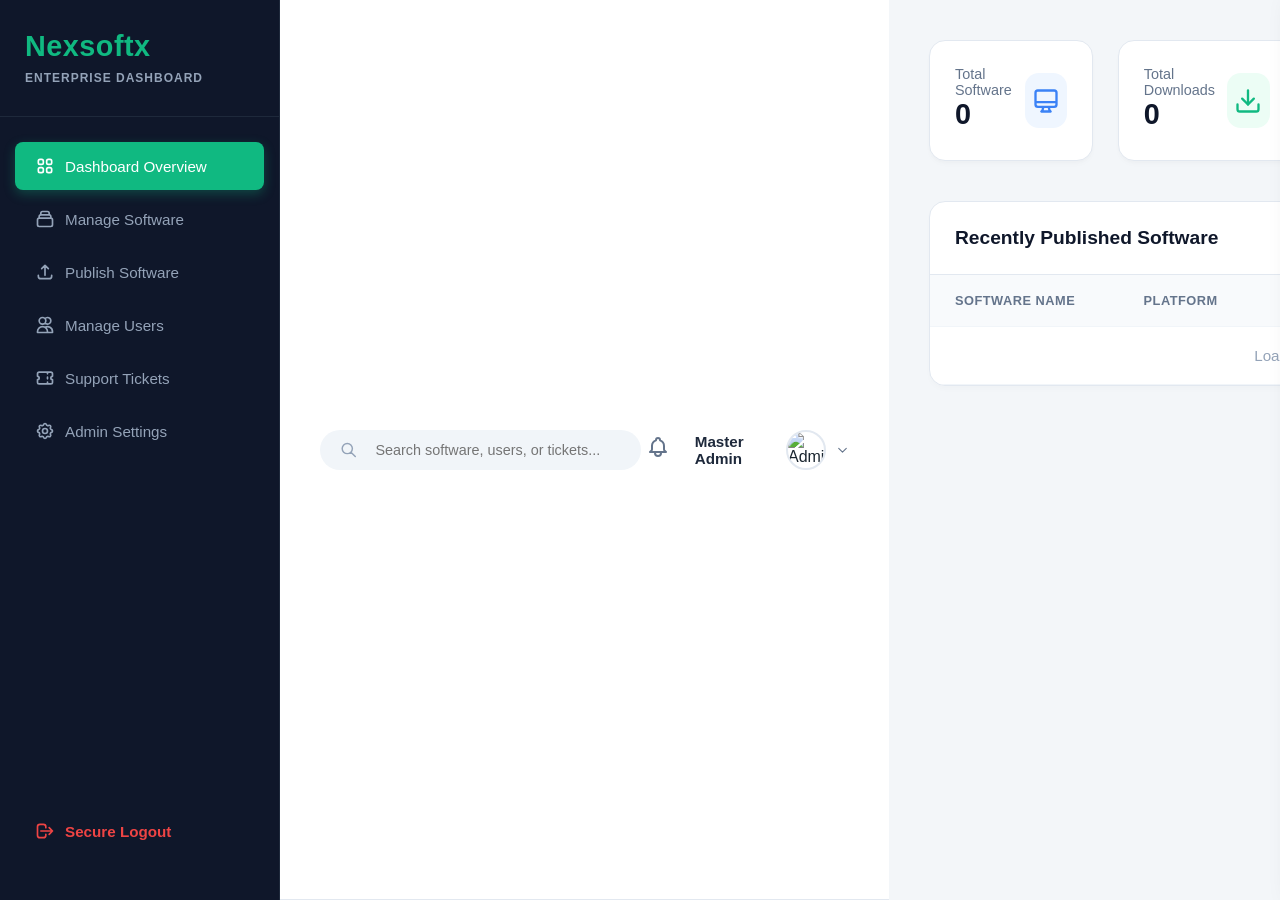
==== commit 3ec52aca: "Update admin.html" ====
--- a/admin.html
+++ b/admin.html
@@ -66,9 +66,10 @@
                 
                 <div style="flex-grow: 1;"></div>
                 
-                <a href="index.html" style="color: #ef4444; margin-bottom: 20px; font-weight: bold; display: flex; align-items: center; gap: 10px;">
+                <!-- 🟢 ফিক্স করা সাইডবার লগআউট বাটন -->
+                <a href="#" id="adminSidebarLogout" style="color: #ef4444; margin-bottom: 20px; font-weight: bold; display: flex; align-items: center; gap: 10px;">
                     <svg width="20" height="20" fill="none" stroke="currentColor" viewBox="0 0 24 24"><path stroke-linecap="round" stroke-linejoin="round" stroke-width="2" d="M17 16l4-4m0 0l-4-4m4 4H7m6 4v1a3 3 0 01-3 3H6a3 3 0 01-3-3V7a3 3 0 013-3h4a3 3 0 013 3v1"></path></svg>
-                    Exit to Website
+                    Secure Logout
                 </a>
             </nav>
         </aside>
@@ -76,53 +77,54 @@
         <!-- ========================================== -->
         <!-- 📌 ২. Top Header & Profile Dropdown -->
         <!-- ========================================== -->
-        <main class="admin-main">
-            <header class="admin-topbar">
-                <div class="admin-search-bar" style="display: flex; align-items: center; gap: 8px;">
-                    <svg width="20" height="20" fill="none" stroke="#94a3b8" viewBox="0 0 24 24"><path stroke-linecap="round" stroke-linejoin="round" stroke-width="2" d="M21 21l-6-6m2-5a7 7 0 11-14 0 7 7 0 0114 0z"></path></svg>
-                    <input type="text" placeholder="Search software, users, or tickets..." style="border: none; outline: none; background: transparent; width: 100%;">
-                </div>
-                
-                <div class="admin-profile-top" style="position: relative; display: flex; align-items: center; gap: 20px;">
+        <header class="admin-topbar">
+            <div class="admin-search-bar" style="display: flex; align-items: center; gap: 8px;">
+                <svg width="20" height="20" fill="none" stroke="#94a3b8" viewBox="0 0 24 24"><path stroke-linecap="round" stroke-linejoin="round" stroke-width="2" d="M21 21l-6-6m2-5a7 7 0 11-14 0 7 7 0 0114 0z"></path></svg>
+                <input type="text" placeholder="Search software, users, or tickets..." style="border: none; outline: none; background: transparent; width: 100%;">
+            </div>
+            
+            <div class="admin-profile-top" style="position: relative; display: flex; align-items: center; gap: 20px;">
+                
+                <!-- 🔔 নোটিফিকেশন বেল আইকন ও কাউন্ট ব্যাজ -->
+                <div class="notify-icon" onclick="toggleNotificationDrawer()" style="cursor: pointer; position: relative; padding: 5px;">
+                    <svg width="24" height="24" fill="none" stroke="#64748b" viewBox="0 0 24 24"><path stroke-linecap="round" stroke-linejoin="round" stroke-width="2" d="M15 17h5l-1.405-1.405A2.032 2.032 0 0118 14.158V11a6.002 6.002 0 00-4-5.659V5a2 2 0 10-4 0v.341C7.67 6.165 6 8.388 6 11v3.159c0 .538-.214 1.055-.595 1.436L4 17h5m6 0v1a3 3 0 11-6 0v-1m6 0H9"></path></svg>
+                    <span id="notifyBadgeCount" style="display: none; position: absolute; top: 0; right: 0; background: #ef4444; color: white; font-size: 0.65rem; font-weight: bold; width: 18px; height: 18px; border-radius: 50%; align-items: center; justify-content: center;">0</span>
+                </div>
+
+                <!-- 🚀 ডান পাশ থেকে আসা নোটিফিকেশন স্লাইড ড্রয়ার -->
+                <div id="notificationDrawer" style="position: fixed; top: 0; right: -380px; width: 360px; height: 100vh; background: white; box-shadow: -5px 0 25px rgba(0,0,0,0.15); z-index: 99999; transition: right 0.3s ease; display: flex; flex-direction: column;">
+                    <div style="padding: 20px 25px; border-bottom: 1px solid #e2e8f0; display: flex; justify-content: space-between; align-items: center; background: #f8fafc;">
+                        <h3 style="margin: 0; font-size: 1.1rem; color: #0f172a; font-weight: 700;">Admin Notifications</h3>
+                        <div style="display: flex; align-items: center; gap: 15px;">
+                            <button onclick="clearAllNotifications()" style="background: none; border: none; color: #ef4444; font-size: 0.8rem; font-weight: 600; cursor: pointer;">Clear All</button>
+                            <button onclick="toggleNotificationDrawer()" style="background: none; border: none; font-size: 1.2rem; cursor: pointer; color: #64748b;">&times;</button>
+                        </div>
+                    </div>
+                    <div id="notificationListContainer" style="flex-grow: 1; overflow-y: auto; padding: 15px;">
+                        <p style="text-align: center; color: #94a3b8; font-size: 0.9rem; margin-top: 30px;">No new notifications</p>
+                    </div>
+                </div>
+                
+                <div class="profile-dropdown-trigger" onclick="toggleAdminDropdown()" style="display: flex; align-items: center; gap: 10px; cursor: pointer;">
+                    <span id="adminNameDisplay" style="font-weight: 600; color: #1e293b;">Master Admin</span>
+                    <img src="https://img.icons8.com/color/96/000000/user-male-circle--v1.png" alt="Admin" style="width: 40px; height: 40px; border-radius: 50%;">
+                    <svg width="16" height="16" fill="none" stroke="#64748b" viewBox="0 0 24 24"><path stroke-linecap="round" stroke-linejoin="round" stroke-width="2" d="M19 9l-7 7-7-7"></path></svg>
+                </div>
+
+                <div id="adminDropdown" style="display: none; position: absolute; top: 55px; right: 0; background: white; border: 1px solid #e2e8f0; border-radius: 10px; box-shadow: 0 4px 12px rgba(0,0,0,0.05); padding: 8px; width: 180px; z-index: 100;">
+                    <a href="#" onclick="openAdminTab('AdminSettings'); toggleAdminDropdown();" style="display: flex; align-items: center; gap: 10px; text-decoration: none; color: #334155; padding: 10px; border-radius: 8px; transition: 0.2s; font-weight: 500;">
+                        <svg width="18" height="18" fill="none" stroke="currentColor" viewBox="0 0 24 24"><path stroke-linecap="round" stroke-linejoin="round" stroke-width="2" d="M10.325 4.317c.426-1.756 2.924-1.756 3.35 0a1.724 1.724 0 002.573 1.066c1.543-.94 3.31.826 2.37 2.37a1.724 1.724 0 001.065 2.572c1.756.426 1.756 2.924 0 3.35a1.724 1.724 0 00-1.066 2.573c.94 1.543-.826 3.31-2.37 2.37a1.724 1.724 0 00-2.572 1.065c-.426 1.756-2.924 1.756-3.35 0a1.724 1.724 0 00-2.573-1.066c-1.543.94-3.31-.826-2.37-2.37a1.724 1.724 0 00-1.065-2.572c-1.756-.426-1.756-2.924 0-3.35a1.724 1.724 0 001.066-2.573c-.94-1.543.826-3.31 2.37-2.37.996.608 2.296.07 2.572-1.065z"></path><path stroke-linecap="round" stroke-linejoin="round" stroke-width="2" d="M15 12a3 3 0 11-6 0 3 3 0 016 0z"></path></svg>
+                        Settings
+                    </a>
                     
-                    <!-- 🔔 নোটিফিকেশন বেল আইকন ও কাউন্ট ব্যাজ -->
-                    <div class="notify-icon" onclick="toggleNotificationDrawer()" style="cursor: pointer; position: relative; padding: 5px;">
-                        <svg width="24" height="24" fill="none" stroke="#64748b" viewBox="0 0 24 24"><path stroke-linecap="round" stroke-linejoin="round" stroke-width="2" d="M15 17h5l-1.405-1.405A2.032 2.032 0 0118 14.158V11a6.002 6.002 0 00-4-5.659V5a2 2 0 10-4 0v.341C7.67 6.165 6 8.388 6 11v3.159c0 .538-.214 1.055-.595 1.436L4 17h5m6 0v1a3 3 0 11-6 0v-1m6 0H9"></path></svg>
-                        <span id="notifyBadgeCount" style="display: none; position: absolute; top: 0; right: 0; background: #ef4444; color: white; font-size: 0.65rem; font-weight: bold; width: 18px; height: 18px; border-radius: 50%; align-items: center; justify-content: center;">0</span>
-                    </div>
-
-                    <!-- 🚀 ডান পাশ থেকে আসা নোটিফিকেশন স্লাইড ড্রয়ার -->
-                    <div id="notificationDrawer" style="position: fixed; top: 0; right: -380px; width: 360px; height: 100vh; background: white; box-shadow: -5px 0 25px rgba(0,0,0,0.15); z-index: 99999; transition: right 0.3s ease; display: flex; flex-direction: column;">
-                        <div style="padding: 20px 25px; border-bottom: 1px solid #e2e8f0; display: flex; justify-content: space-between; align-items: center; background: #f8fafc;">
-                            <h3 style="margin: 0; font-size: 1.1rem; color: #0f172a; font-weight: 700;">Admin Notifications</h3>
-                            <div style="display: flex; align-items: center; gap: 15px;">
-                                <button onclick="clearAllNotifications()" style="background: none; border: none; color: #ef4444; font-size: 0.8rem; font-weight: 600; cursor: pointer;">Clear All</button>
-                                <button onclick="toggleNotificationDrawer()" style="background: none; border: none; font-size: 1.2rem; cursor: pointer; color: #64748b;">&times;</button>
-                            </div>
-                        </div>
-                        <div id="notificationListContainer" style="flex-grow: 1; overflow-y: auto; padding: 15px;">
-                            <p style="text-align: center; color: #94a3b8; font-size: 0.9rem; margin-top: 30px;">No new notifications</p>
-                        </div>
-                    </div>
-                    
-                    <div class="profile-dropdown-trigger" onclick="toggleAdminDropdown()" style="display: flex; align-items: center; gap: 10px; cursor: pointer;">
-                        <span id="adminNameDisplay" style="font-weight: 600; color: #1e293b;">Master Admin</span>
-                        <img src="https://img.icons8.com/color/96/000000/user-male-circle--v1.png" alt="Admin" style="width: 40px; height: 40px; border-radius: 50%;">
-                        <svg width="16" height="16" fill="none" stroke="#64748b" viewBox="0 0 24 24"><path stroke-linecap="round" stroke-linejoin="round" stroke-width="2" d="M19 9l-7 7-7-7"></path></svg>
-                    </div>
-
-                    <div id="adminDropdown" style="display: none; position: absolute; top: 55px; right: 0; background: white; border: 1px solid #e2e8f0; border-radius: 10px; box-shadow: 0 4px 12px rgba(0,0,0,0.05); padding: 8px; width: 180px; z-index: 100;">
-                        <a href="#" onclick="openAdminTab('AdminSettings'); toggleAdminDropdown();" style="display: flex; align-items: center; gap: 10px; text-decoration: none; color: #334155; padding: 10px; border-radius: 8px; transition: 0.2s; font-weight: 500;">
-                            <svg width="18" height="18" fill="none" stroke="currentColor" viewBox="0 0 24 24"><path stroke-linecap="round" stroke-linejoin="round" stroke-width="2" d="M10.325 4.317c.426-1.756 2.924-1.756 3.35 0a1.724 1.724 0 002.573 1.066c1.543-.94 3.31.826 2.37 2.37a1.724 1.724 0 001.065 2.572c1.756.426 1.756 2.924 0 3.35a1.724 1.724 0 00-1.066 2.573c.94 1.543-.826 3.31-2.37 2.37a1.724 1.724 0 00-2.572 1.065c-.426 1.756-2.924 1.756-3.35 0a1.724 1.724 0 00-2.573-1.066c-1.543.94-3.31-.826-2.37-2.37a1.724 1.724 0 00-1.065-2.572c-1.756-.426-1.756-2.924 0-3.35a1.724 1.724 0 001.066-2.573c-.94-1.543.826-3.31 2.37-2.37.996.608 2.296.07 2.572-1.065z"></path><path stroke-linecap="round" stroke-linejoin="round" stroke-width="2" d="M15 12a3 3 0 11-6 0 3 3 0 016 0z"></path></svg>
-                            Settings
-                        </a>
-                        <a href="index.html" style="display: flex; align-items: center; gap: 10px; text-decoration: none; color: #ef4444; padding: 10px; border-radius: 8px; transition: 0.2s; font-weight: 500;">
-                            <svg width="18" height="18" fill="none" stroke="currentColor" viewBox="0 0 24 24"><path stroke-linecap="round" stroke-linejoin="round" stroke-width="2" d="M17 16l4-4m0 0l-4-4m4 4H7m6 4v1a3 3 0 01-3 3H6a3 3 0 01-3-3V7a3 3 0 013-3h4a3 3 0 013 3v1"></path></svg>
-                            Logout
-                        </a>
-                    </div>
-                </div>
-            </header>
+                    <!-- 🟢 ফিক্স করা ড্রপডাউন লগআউট বাটন -->
+                    <a href="#" id="adminDropdownLogout" style="display: flex; align-items: center; gap: 10px; text-decoration: none; color: #ef4444; padding: 10px; border-radius: 8px; transition: 0.2s; font-weight: 500;">
+                        <svg width="18" height="18" fill="none" stroke="currentColor" viewBox="0 0 24 24"><path stroke-linecap="round" stroke-linejoin="round" stroke-width="2" d="M17 16l4-4m0 0l-4-4m4 4H7m6 4v1a3 3 0 01-3 3H6a3 3 0 01-3-3V7a3 3 0 013-3h4a3 3 0 013 3v1"></path></svg>
+                        Logout
+                    </a>
+                </div>
+            </div>
+        </header>
 
             <div class="admin-content">
                 
@@ -487,4 +489,4 @@
     <script type="module" src="admin.js"></script>
 
 </body>
-</html>+</html>
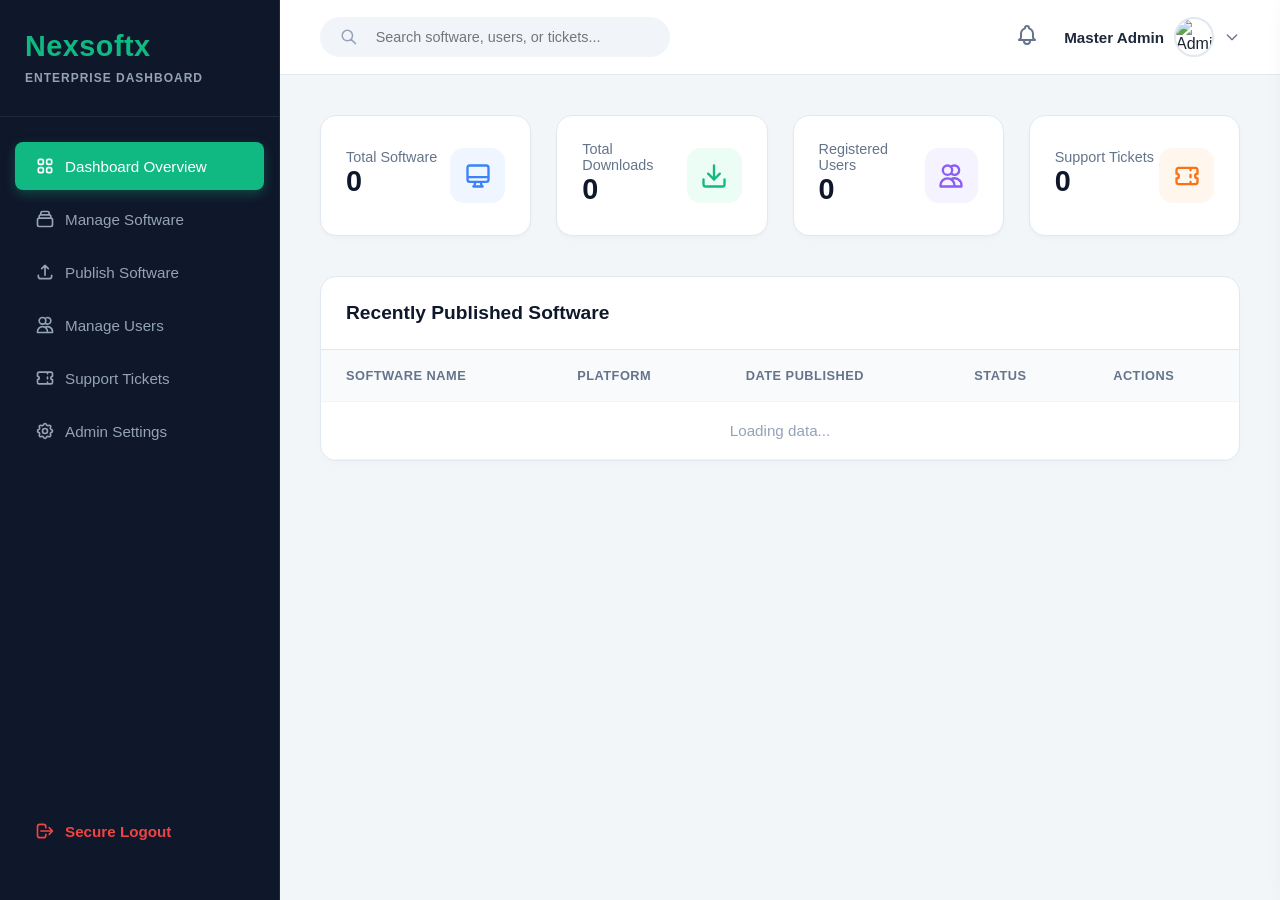
==== commit 17dbf9d4: "Update admin.html" ====
--- a/admin.html
+++ b/admin.html
@@ -6,17 +6,12 @@
     <title>Enterprise Admin - Nexsoftx</title>
     <link rel="stylesheet" href="style.css">
     <!-- Favicon -->
-    <link rel="icon" href="assets/favicon.png" type="image/png">
+    <link rel="icon" href="assets/favicon.png?v=2" type="image/png">
     
-    <!-- ========================================== -->
-    <!-- 🎨 Custom CSS (Dropdown & Button Hovers) -->
-    <!-- ========================================== -->
     <style>
         #adminDropdown a:hover { background-color: #f1f5f9; }
-
         .btn-edit { background: #f0f9ff !important; color: #0284c7 !important; border: none; padding: 6px 14px; border-radius: 6px; font-weight: 600; cursor: pointer; transition: 0.3s; margin-right: 8px; }
         .btn-edit:hover { background: #0284c7 !important; color: #ffffff !important; box-shadow: 0 4px 10px rgba(2, 132, 199, 0.2); }
-        
         .btn-delete { background: #fee2e2 !important; color: #ef4444 !important; border: none; padding: 6px 14px; border-radius: 6px; font-weight: 600; cursor: pointer; transition: 0.3s; }
         .btn-delete:hover { background: #ef4444 !important; color: #ffffff !important; box-shadow: 0 4px 10px rgba(239, 68, 68, 0.2); }
     </style>
@@ -30,8 +25,10 @@
         <!-- ========================================== -->
         <aside class="admin-sidebar">
             <div class="admin-logo">
-                <h2>Nexsoftx</h2>
-                <span>Enterprise Dashboard</span>
+                <a href="index.html" style="text-decoration: none;">
+                    <h2>Nexsoftx</h2>
+                    <span>Enterprise Dashboard</span>
+                </a>
             </div>
             <nav class="admin-menu">
                 <a href="#" class="tab-link active" data-target="Dashboard" onclick="openAdminTab('Dashboard')" style="display: flex; align-items: center; gap: 10px;">
@@ -66,7 +63,7 @@
                 
                 <div style="flex-grow: 1;"></div>
                 
-                <!-- 🟢 ফিক্স করা সাইডবার লগআউট বাটন -->
+                <!-- 🟢 ফিক্স করা সিকিউর লগআউট বাটন -->
                 <a href="#" id="adminSidebarLogout" style="color: #ef4444; margin-bottom: 20px; font-weight: bold; display: flex; align-items: center; gap: 10px;">
                     <svg width="20" height="20" fill="none" stroke="currentColor" viewBox="0 0 24 24"><path stroke-linecap="round" stroke-linejoin="round" stroke-width="2" d="M17 16l4-4m0 0l-4-4m4 4H7m6 4v1a3 3 0 01-3 3H6a3 3 0 01-3-3V7a3 3 0 013-3h4a3 3 0 013 3v1"></path></svg>
                     Secure Logout
@@ -77,54 +74,53 @@
         <!-- ========================================== -->
         <!-- 📌 ২. Top Header & Profile Dropdown -->
         <!-- ========================================== -->
-        <header class="admin-topbar">
-            <div class="admin-search-bar" style="display: flex; align-items: center; gap: 8px;">
-                <svg width="20" height="20" fill="none" stroke="#94a3b8" viewBox="0 0 24 24"><path stroke-linecap="round" stroke-linejoin="round" stroke-width="2" d="M21 21l-6-6m2-5a7 7 0 11-14 0 7 7 0 0114 0z"></path></svg>
-                <input type="text" placeholder="Search software, users, or tickets..." style="border: none; outline: none; background: transparent; width: 100%;">
-            </div>
-            
-            <div class="admin-profile-top" style="position: relative; display: flex; align-items: center; gap: 20px;">
-                
-                <!-- 🔔 নোটিফিকেশন বেল আইকন ও কাউন্ট ব্যাজ -->
-                <div class="notify-icon" onclick="toggleNotificationDrawer()" style="cursor: pointer; position: relative; padding: 5px;">
-                    <svg width="24" height="24" fill="none" stroke="#64748b" viewBox="0 0 24 24"><path stroke-linecap="round" stroke-linejoin="round" stroke-width="2" d="M15 17h5l-1.405-1.405A2.032 2.032 0 0118 14.158V11a6.002 6.002 0 00-4-5.659V5a2 2 0 10-4 0v.341C7.67 6.165 6 8.388 6 11v3.159c0 .538-.214 1.055-.595 1.436L4 17h5m6 0v1a3 3 0 11-6 0v-1m6 0H9"></path></svg>
-                    <span id="notifyBadgeCount" style="display: none; position: absolute; top: 0; right: 0; background: #ef4444; color: white; font-size: 0.65rem; font-weight: bold; width: 18px; height: 18px; border-radius: 50%; align-items: center; justify-content: center;">0</span>
-                </div>
-
-                <!-- 🚀 ডান পাশ থেকে আসা নোটিফিকেশন স্লাইড ড্রয়ার -->
-                <div id="notificationDrawer" style="position: fixed; top: 0; right: -380px; width: 360px; height: 100vh; background: white; box-shadow: -5px 0 25px rgba(0,0,0,0.15); z-index: 99999; transition: right 0.3s ease; display: flex; flex-direction: column;">
-                    <div style="padding: 20px 25px; border-bottom: 1px solid #e2e8f0; display: flex; justify-content: space-between; align-items: center; background: #f8fafc;">
-                        <h3 style="margin: 0; font-size: 1.1rem; color: #0f172a; font-weight: 700;">Admin Notifications</h3>
-                        <div style="display: flex; align-items: center; gap: 15px;">
-                            <button onclick="clearAllNotifications()" style="background: none; border: none; color: #ef4444; font-size: 0.8rem; font-weight: 600; cursor: pointer;">Clear All</button>
-                            <button onclick="toggleNotificationDrawer()" style="background: none; border: none; font-size: 1.2rem; cursor: pointer; color: #64748b;">&times;</button>
-                        </div>
-                    </div>
-                    <div id="notificationListContainer" style="flex-grow: 1; overflow-y: auto; padding: 15px;">
-                        <p style="text-align: center; color: #94a3b8; font-size: 0.9rem; margin-top: 30px;">No new notifications</p>
-                    </div>
-                </div>
-                
-                <div class="profile-dropdown-trigger" onclick="toggleAdminDropdown()" style="display: flex; align-items: center; gap: 10px; cursor: pointer;">
-                    <span id="adminNameDisplay" style="font-weight: 600; color: #1e293b;">Master Admin</span>
-                    <img src="https://img.icons8.com/color/96/000000/user-male-circle--v1.png" alt="Admin" style="width: 40px; height: 40px; border-radius: 50%;">
-                    <svg width="16" height="16" fill="none" stroke="#64748b" viewBox="0 0 24 24"><path stroke-linecap="round" stroke-linejoin="round" stroke-width="2" d="M19 9l-7 7-7-7"></path></svg>
-                </div>
-
-                <div id="adminDropdown" style="display: none; position: absolute; top: 55px; right: 0; background: white; border: 1px solid #e2e8f0; border-radius: 10px; box-shadow: 0 4px 12px rgba(0,0,0,0.05); padding: 8px; width: 180px; z-index: 100;">
-                    <a href="#" onclick="openAdminTab('AdminSettings'); toggleAdminDropdown();" style="display: flex; align-items: center; gap: 10px; text-decoration: none; color: #334155; padding: 10px; border-radius: 8px; transition: 0.2s; font-weight: 500;">
-                        <svg width="18" height="18" fill="none" stroke="currentColor" viewBox="0 0 24 24"><path stroke-linecap="round" stroke-linejoin="round" stroke-width="2" d="M10.325 4.317c.426-1.756 2.924-1.756 3.35 0a1.724 1.724 0 002.573 1.066c1.543-.94 3.31.826 2.37 2.37a1.724 1.724 0 001.065 2.572c1.756.426 1.756 2.924 0 3.35a1.724 1.724 0 00-1.066 2.573c.94 1.543-.826 3.31-2.37 2.37a1.724 1.724 0 00-2.572 1.065c-.426 1.756-2.924 1.756-3.35 0a1.724 1.724 0 00-2.573-1.066c-1.543.94-3.31-.826-2.37-2.37a1.724 1.724 0 00-1.065-2.572c-1.756-.426-1.756-2.924 0-3.35a1.724 1.724 0 001.066-2.573c-.94-1.543.826-3.31 2.37-2.37.996.608 2.296.07 2.572-1.065z"></path><path stroke-linecap="round" stroke-linejoin="round" stroke-width="2" d="M15 12a3 3 0 11-6 0 3 3 0 016 0z"></path></svg>
-                        Settings
-                    </a>
+        <main class="admin-main">
+            <header class="admin-topbar">
+                <div class="admin-search-bar" style="display: flex; align-items: center; gap: 8px;">
+                    <svg width="20" height="20" fill="none" stroke="#94a3b8" viewBox="0 0 24 24"><path stroke-linecap="round" stroke-linejoin="round" stroke-width="2" d="M21 21l-6-6m2-5a7 7 0 11-14 0 7 7 0 0114 0z"></path></svg>
+                    <input type="text" placeholder="Search software, users, or tickets..." style="border: none; outline: none; background: transparent; width: 100%;">
+                </div>
+                
+                <div class="admin-profile-top" style="position: relative; display: flex; align-items: center; gap: 20px;">
                     
-                    <!-- 🟢 ফিক্স করা ড্রপডাউন লগআউট বাটন -->
-                    <a href="#" id="adminDropdownLogout" style="display: flex; align-items: center; gap: 10px; text-decoration: none; color: #ef4444; padding: 10px; border-radius: 8px; transition: 0.2s; font-weight: 500;">
-                        <svg width="18" height="18" fill="none" stroke="currentColor" viewBox="0 0 24 24"><path stroke-linecap="round" stroke-linejoin="round" stroke-width="2" d="M17 16l4-4m0 0l-4-4m4 4H7m6 4v1a3 3 0 01-3 3H6a3 3 0 01-3-3V7a3 3 0 013-3h4a3 3 0 013 3v1"></path></svg>
-                        Logout
-                    </a>
-                </div>
-            </div>
-        </header>
+                    <div class="notify-icon" onclick="toggleNotificationDrawer()" style="cursor: pointer; position: relative; padding: 5px;">
+                        <svg width="24" height="24" fill="none" stroke="#64748b" viewBox="0 0 24 24"><path stroke-linecap="round" stroke-linejoin="round" stroke-width="2" d="M15 17h5l-1.405-1.405A2.032 2.032 0 0118 14.158V11a6.002 6.002 0 00-4-5.659V5a2 2 0 10-4 0v.341C7.67 6.165 6 8.388 6 11v3.159c0 .538-.214 1.055-.595 1.436L4 17h5m6 0v1a3 3 0 11-6 0v-1m6 0H9"></path></svg>
+                        <span id="notifyBadgeCount" style="display: none; position: absolute; top: 0; right: 0; background: #ef4444; color: white; font-size: 0.65rem; font-weight: bold; width: 18px; height: 18px; border-radius: 50%; align-items: center; justify-content: center;">0</span>
+                    </div>
+
+                    <div id="notificationDrawer" style="position: fixed; top: 0; right: -380px; width: 360px; height: 100vh; background: white; box-shadow: -5px 0 25px rgba(0,0,0,0.15); z-index: 99999; transition: right 0.3s ease; display: flex; flex-direction: column;">
+                        <div style="padding: 20px 25px; border-bottom: 1px solid #e2e8f0; display: flex; justify-content: space-between; align-items: center; background: #f8fafc;">
+                            <h3 style="margin: 0; font-size: 1.1rem; color: #0f172a; font-weight: 700;">Admin Notifications</h3>
+                            <div style="display: flex; align-items: center; gap: 15px;">
+                                <button onclick="clearAllNotifications()" style="background: none; border: none; color: #ef4444; font-size: 0.8rem; font-weight: 600; cursor: pointer;">Clear All</button>
+                                <button onclick="toggleNotificationDrawer()" style="background: none; border: none; font-size: 1.2rem; cursor: pointer; color: #64748b;">&times;</button>
+                            </div>
+                        </div>
+                        <div id="notificationListContainer" style="flex-grow: 1; overflow-y: auto; padding: 15px;">
+                            <p style="text-align: center; color: #94a3b8; font-size: 0.9rem; margin-top: 30px;">No new notifications</p>
+                        </div>
+                    </div>
+                    
+                    <div class="profile-dropdown-trigger" onclick="toggleAdminDropdown()" style="display: flex; align-items: center; gap: 10px; cursor: pointer;">
+                        <span id="adminNameDisplay" style="font-weight: 600; color: #1e293b;">Master Admin</span>
+                        <img src="https://img.icons8.com/color/96/000000/user-male-circle--v1.png" alt="Admin" style="width: 40px; height: 40px; border-radius: 50%;">
+                        <svg width="16" height="16" fill="none" stroke="#64748b" viewBox="0 0 24 24"><path stroke-linecap="round" stroke-linejoin="round" stroke-width="2" d="M19 9l-7 7-7-7"></path></svg>
+                    </div>
+
+                    <div id="adminDropdown" style="display: none; position: absolute; top: 55px; right: 0; background: white; border: 1px solid #e2e8f0; border-radius: 10px; box-shadow: 0 4px 12px rgba(0,0,0,0.05); padding: 8px; width: 180px; z-index: 100;">
+                        <a href="#" onclick="openAdminTab('AdminSettings'); toggleAdminDropdown();" style="display: flex; align-items: center; gap: 10px; text-decoration: none; color: #334155; padding: 10px; border-radius: 8px; transition: 0.2s; font-weight: 500;">
+                            <svg width="18" height="18" fill="none" stroke="currentColor" viewBox="0 0 24 24"><path stroke-linecap="round" stroke-linejoin="round" stroke-width="2" d="M10.325 4.317c.426-1.756 2.924-1.756 3.35 0a1.724 1.724 0 002.573 1.066c1.543-.94 3.31.826 2.37 2.37a1.724 1.724 0 001.065 2.572c1.756.426 1.756 2.924 0 3.35a1.724 1.724 0 00-1.066 2.573c.94 1.543-.826 3.31-2.37 2.37a1.724 1.724 0 00-2.572 1.065c-.426 1.756-2.924 1.756-3.35 0a1.724 1.724 0 00-2.573-1.066c-1.543.94-3.31-.826-2.37-2.37a1.724 1.724 0 00-1.065-2.572c-1.756-.426-1.756-2.924 0-3.35a1.724 1.724 0 001.066-2.573c-.94-1.543.826-3.31 2.37-2.37.996.608 2.296.07 2.572-1.065z"></path><path stroke-linecap="round" stroke-linejoin="round" stroke-width="2" d="M15 12a3 3 0 11-6 0 3 3 0 016 0z"></path></svg>
+                            Settings
+                        </a>
+                        
+                        <!-- 🟢 ফিক্স করা ড্রপডাউন লগআউট বাটন -->
+                        <a href="#" id="adminDropdownLogout" style="display: flex; align-items: center; gap: 10px; text-decoration: none; color: #ef4444; padding: 10px; border-radius: 8px; transition: 0.2s; font-weight: 500;">
+                            <svg width="18" height="18" fill="none" stroke="currentColor" viewBox="0 0 24 24"><path stroke-linecap="round" stroke-linejoin="round" stroke-width="2" d="M17 16l4-4m0 0l-4-4m4 4H7m6 4v1a3 3 0 01-3 3H6a3 3 0 01-3-3V7a3 3 0 013-3h4a3 3 0 013 3v1"></path></svg>
+                            Logout
+                        </a>
+                    </div>
+                </div>
+            </header>
 
             <div class="admin-content">
                 
@@ -187,7 +183,6 @@
                     <div class="upload-card">
                         <h2>Publish New Software</h2>
                         <form id="publishSoftwareForm">
-                            <!-- ১. টাইটেল ও প্ল্যাটফর্ম -->
                             <div class="form-row">
                                 <div class="dash-form-group">
                                     <label>Software Title</label>
@@ -203,7 +198,6 @@
                                 </div>
                             </div>
 
-                            <!-- ২. ফাইল নেম ও ডেভেলপার -->
                             <div class="form-row">
                                 <div class="dash-form-group">
                                     <label>Actual File Name</label>
@@ -215,7 +209,6 @@
                                 </div>
                             </div>
 
-                            <!-- ৩. অ্যাপ আইকন ও কভার ব্যানার -->
                             <div class="form-row">
                                 <div class="dash-form-group">
                                     <label>App Icon URL (Thumbnail)</label>
@@ -229,34 +222,29 @@
                                 </div>
                             </div>
 
-                            <!-- ৪. ভার্সন, সাইজ ও লাইসেন্স -->
                             <div class="form-row">
                                 <div class="dash-form-group"><label>Version</label><input type="text" id="softVersion" class="admin-input" placeholder="e.g., 12.2.2.4430" required></div>
                                 <div class="dash-form-group"><label>File Size</label><input type="text" id="softSize" class="admin-input" placeholder="e.g., 232 MB" required></div>
                                 <div class="dash-form-group"><label>License Type</label><input type="text" id="softLicense" class="admin-input" placeholder="e.g., Full Version, Freeware"></div>
                             </div>
 
-                            <!-- ৫. রিলিজ ডেট (নতুন), ভাষা এবং চেঞ্জলগ -->
                             <div class="form-row">
                                 <div class="dash-form-group"><label>Release Date</label><input type="date" id="softReleaseDate" class="admin-input"></div>
                                 <div class="dash-form-group"><label>Languages</label><input type="text" id="softLanguages" class="admin-input" placeholder="e.g., English, Multilingual"></div>
                                 <div class="dash-form-group"><label>Change Log Link</label><input type="url" id="softChangelog" class="admin-input" placeholder="https://example.com/whats-new"></div>
                             </div>
 
-                            <!-- ৬. ট্যাগ, আপলোডার এবং ডাউনলোড লিংক -->
                             <div class="form-row">
                                 <div class="dash-form-group"><label>Tags (Comma separated)</label><input type="text" id="softTags" class="admin-input" placeholder="e.g., PDF Editor, OCR"></div>
                                 <div class="dash-form-group"><label>Uploaded By</label><input type="text" id="softUploadedBy" class="admin-input" placeholder="e.g., Nexsoftx Team"></div>
                                 <div class="dash-form-group"><label>Direct Download Link</label><input type="url" id="softLink" class="admin-input" placeholder="https://drive.google.com/..." required></div>
                             </div>
 
-                            <!-- শর্ট ডেসক্রিপশন -->
                             <div class="dash-form-group" style="margin-bottom: 25px;">
                                 <label>Short Description</label>
                                 <textarea id="softShortDesc" class="admin-textarea" rows="2" placeholder="Brief 1-2 sentence overview..." required></textarea>
                             </div>
                             
-                            <!-- ফুল ডেসক্রিপশন (রিচ টেক্সট এডিটর) -->
                             <div class="dash-form-group">
                                 <label>Full Documentation & Features</label>
                                 <div class="rich-text-editor">
@@ -369,75 +357,79 @@
                 </div>
 
                 <!-- ========================================== -->
-<!-- 📌 ৮. Admin Settings Tab (Advanced UI) -->
-<!-- ========================================== -->
-<div id="AdminSettings" class="tab-content">
-    
-    <!-- 🟢 নিজের প্রোফাইল আপডেট কার্ড -->
-    <div class="upload-card" style="margin-bottom: 35px; border: 1px solid #e2e8f0; box-shadow: 0 10px 25px -5px rgba(0,0,0,0.04);">
-        <div style="display: flex; justify-content: space-between; align-items: center; margin-bottom: 25px; border-bottom: 1px solid #f1f5f9; padding-bottom: 15px;">
-            <div>
-                <h2 style="margin: 0; font-size: 1.3rem; color: #0f172a; font-weight: 700;">My Profile Settings</h2>
-                <p style="color: #64748b; font-size: 0.88rem; margin-top: 4px;">Manage your account credentials and security preferences.</p>
+                <!-- 📌 ৮. Admin Settings Tab (Advanced UI) -->
+                <!-- ========================================== -->
+                <div id="AdminSettings" class="tab-content">
+                    
+                    <!-- 🟢 নিজের প্রোফাইল আপডেট কার্ড -->
+                    <div class="upload-card" style="margin-bottom: 35px; border: 1px solid #e2e8f0; box-shadow: 0 10px 25px -5px rgba(0,0,0,0.04);">
+                        <div style="display: flex; justify-content: space-between; align-items: center; margin-bottom: 25px; border-bottom: 1px solid #f1f5f9; padding-bottom: 15px;">
+                            <div>
+                                <h2 style="margin: 0; font-size: 1.3rem; color: #0f172a; font-weight: 700;">My Profile Settings</h2>
+                                <p style="color: #64748b; font-size: 0.88rem; margin-top: 4px;">Manage your account credentials and security preferences.</p>
+                            </div>
+                            <span class="admin-badge" id="currentAdminRoleBadge" style="background: #ecfdf5; color: #10b981; font-size: 0.85rem; padding: 6px 14px; border-radius: 20px; font-weight: 700;">Admin</span>
+                        </div>
+                        
+                        <form id="adminProfileUpdateForm">
+                            <div class="form-row" style="margin-bottom: 20px;">
+                                <div class="dash-form-group">
+                                    <label style="font-weight: 600; color: #334155; margin-bottom: 8px; display: block;">Display Name</label>
+                                    <input type="text" id="adminUpdateName" class="admin-input" required style="border-radius: 10px; padding: 12px 16px;">
+                                </div>
+                                <div class="dash-form-group">
+                                    <label style="font-weight: 600; color: #334155; margin-bottom: 8px; display: block;">Email Address (Login ID)</label>
+                                    <input type="email" id="adminUpdateEmail" class="admin-input" disabled style="background: #f8fafc; cursor: not-allowed; color: #94a3b8; border-radius: 10px; padding: 12px 16px;">
+                                </div>
+                            </div>
+                            <div class="form-row" style="margin-bottom: 25px;">
+                                <div class="dash-form-group">
+                                    <label style="font-weight: 600; color: #334155; margin-bottom: 8px; display: block;">New Password</label>
+                                    <input type="password" id="adminUpdatePassword" class="admin-input" placeholder="••••••••" minlength="6" style="border-radius: 10px; padding: 12px 16px;">
+                                    <span style="font-size: 0.78rem; color: #94a3b8; margin-top: 5px; display: block;">Leave blank if you do not want to change your password.</span>
+                                </div>
+                            </div>
+                            <button type="submit" class="btn-publish" style="width: auto; padding: 12px 28px; background: linear-gradient(135deg, #10b981, #059669); border-radius: 10px; font-weight: 700; box-shadow: 0 4px 12px rgba(16, 185, 129, 0.2);">Save Changes</button>
+                        </form>
+                    </div>
+
+                    <!-- 🟢 সাব-অ্যাডমিন ম্যানেজমেন্ট কার্ড (কেবল মাস্টার অ্যাডমিনের জন্য) -->
+                    <div class="upload-card" id="masterAdminSection" style="display: none; border: 1px solid #e2e8f0; box-shadow: 0 10px 25px -5px rgba(0,0,0,0.04);">
+                        <div style="margin-bottom: 25px; border-bottom: 1px solid #f1f5f9; padding-bottom: 15px;">
+                            <h2 style="margin: 0; font-size: 1.3rem; color: #0f172a; font-weight: 700;">Manage Sub-Admins</h2>
+                            <p style="color: #64748b; font-size: 0.88rem; margin-top: 4px;">Add or remove secondary administrators with system access.</p>
+                        </div>
+                        
+                        <form id="createSubAdminForm" style="background: #f8fafc; padding: 25px; border-radius: 14px; border: 1px solid #e2e8f0; margin-bottom: 30px;">
+                            <h4 style="margin-bottom: 15px; color: #0f172a; font-size: 1.05rem; font-weight: 700; display: flex; align-items: center; gap: 8px;">
+                                <svg width="18" height="18" fill="none" stroke="currentColor" viewBox="0 0 24 24"><path stroke-linecap="round" stroke-linejoin="round" stroke-width="2" d="M12 4v16m8-8H4"></path></svg>
+                                Add New Sub-Admin
+                            </h4>
+                            <div class="form-row" style="margin-bottom: 15px;">
+                                <div class="dash-form-group"><label style="font-weight: 600; color: #334155; margin-bottom: 6px; display: block; font-size: 0.88rem;">Admin Name</label><input type="text" id="subAdminName" class="admin-input" placeholder="e.g., Tawsif Ahamed" required style="border-radius: 8px;"></div>
+                                <div class="dash-form-group"><label style="font-weight: 600; color: #334155; margin-bottom: 6px; display: block; font-size: 0.88rem;">Email Address</label><input type="email" id="subAdminEmail" class="admin-input" placeholder="subadmin@nexsoftx.com" required style="border-radius: 8px;"></div>
+                                <div class="dash-form-group"><label style="font-weight: 600; color: #334155; margin-bottom: 6px; display: block; font-size: 0.88rem;">Temporary Password</label><input type="password" id="subAdminPassword" class="admin-input" placeholder="••••••••" required minlength="6" style="border-radius: 8px;"></div>
+                            </div>
+                            <button type="submit" class="btn-publish" style="margin-top: 5px; width: auto; padding: 10px 22px; display: flex; align-items: center; gap: 8px; border-radius: 8px; font-size: 0.95rem;">
+                                <svg width="16" height="16" fill="none" stroke="currentColor" viewBox="0 0 24 24"><path stroke-linecap="round" stroke-linejoin="round" stroke-width="2" d="M18 9v3m0 0v3m0-3h3m-3 0h-3m-2-5a4 4 0 11-8 0 4 4 0 018 0zM3 20a6 6 0 0112 0v1H3v-1z"></path></svg>
+                                Create Admin
+                            </button>
+                        </form>
+
+                        <div class="admin-table-wrapper" style="box-shadow: none; border-radius: 12px; border: 1px solid #e2e8f0;">
+                            <table class="admin-table">
+                                <thead><tr><th>Admin Name</th><th>Email Address</th><th>Role</th><th>Actions</th></tr></thead>
+                                <tbody id="subAdminTableList">
+                                    <tr><td colspan="4" style="text-align: center; color: #94a3b8; padding: 20px;">Loading admins...</td></tr>
+                                </tbody>
+                            </table>
+                        </div>
+                    </div>
+                </div>
+
             </div>
-            <span class="admin-badge" id="currentAdminRoleBadge" style="background: #ecfdf5; color: #10b981; font-size: 0.85rem; padding: 6px 14px; border-radius: 20px; font-weight: 700;">Admin</span>
-        </div>
-        
-        <form id="adminProfileUpdateForm">
-            <div class="form-row" style="margin-bottom: 20px;">
-                <div class="dash-form-group">
-                    <label style="font-weight: 600; color: #334155; margin-bottom: 8px; display: block;">Display Name</label>
-                    <input type="text" id="adminUpdateName" class="admin-input" required style="border-radius: 10px; padding: 12px 16px;">
-                </div>
-                <div class="dash-form-group">
-                    <label style="font-weight: 600; color: #334155; margin-bottom: 8px; display: block;">Email Address (Login ID)</label>
-                    <input type="email" id="adminUpdateEmail" class="admin-input" disabled style="background: #f8fafc; cursor: not-allowed; color: #94a3b8; border-radius: 10px; padding: 12px 16px;">
-                </div>
-            </div>
-            <div class="form-row" style="margin-bottom: 25px;">
-                <div class="dash-form-group">
-                    <label style="font-weight: 600; color: #334155; margin-bottom: 8px; display: block;">New Password</label>
-                    <input type="password" id="adminUpdatePassword" class="admin-input" placeholder="••••••••" minlength="6" style="border-radius: 10px; padding: 12px 16px;">
-                    <span style="font-size: 0.78rem; color: #94a3b8; margin-top: 5px; display: block;">Leave blank if you do not want to change your password.</span>
-                </div>
-            </div>
-            <button type="submit" class="btn-publish" style="width: auto; padding: 12px 28px; background: linear-gradient(135deg, #10b981, #059669); border-radius: 10px; font-weight: 700; box-shadow: 0 4px 12px rgba(16, 185, 129, 0.2);">Save Changes</button>
-        </form>
+        </main>
     </div>
-
-    <!-- 🟢 সাব-অ্যাডমিন ম্যানেজমেন্ট কার্ড (কেবল মাস্টার অ্যাডমিনের জন্য) -->
-    <div class="upload-card" id="masterAdminSection" style="display: none; border: 1px solid #e2e8f0; box-shadow: 0 10px 25px -5px rgba(0,0,0,0.04);">
-        <div style="margin-bottom: 25px; border-bottom: 1px solid #f1f5f9; padding-bottom: 15px;">
-            <h2 style="margin: 0; font-size: 1.3rem; color: #0f172a; font-weight: 700;">Manage Sub-Admins</h2>
-            <p style="color: #64748b; font-size: 0.88rem; margin-top: 4px;">Add or remove secondary administrators with system access.</p>
-        </div>
-        
-        <form id="createSubAdminForm" style="background: #f8fafc; padding: 25px; border-radius: 14px; border: 1px solid #e2e8f0; margin-bottom: 30px;">
-            <h4 style="margin-bottom: 15px; color: #0f172a; font-size: 1.05rem; font-weight: 700; display: flex; align-items: center; gap: 8px;">
-                <svg width="18" height="18" fill="none" stroke="currentColor" viewBox="0 0 24 24"><path stroke-linecap="round" stroke-linejoin="round" stroke-width="2" d="M12 4v16m8-8H4"></path></svg>
-                Add New Sub-Admin
-            </h4>
-            <div class="form-row" style="margin-bottom: 15px;">
-                <div class="dash-form-group"><label style="font-weight: 600; color: #334155; margin-bottom: 6px; display: block; font-size: 0.88rem;">Admin Name</label><input type="text" id="subAdminName" class="admin-input" placeholder="e.g., Tawsif Ahamed" required style="border-radius: 8px;"></div>
-                <div class="dash-form-group"><label style="font-weight: 600; color: #334155; margin-bottom: 6px; display: block; font-size: 0.88rem;">Email Address</label><input type="email" id="subAdminEmail" class="admin-input" placeholder="subadmin@nexsoftx.com" required style="border-radius: 8px;"></div>
-                <div class="dash-form-group"><label style="font-weight: 600; color: #334155; margin-bottom: 6px; display: block; font-size: 0.88rem;">Temporary Password</label><input type="password" id="subAdminPassword" class="admin-input" placeholder="••••••••" required minlength="6" style="border-radius: 8px;"></div>
-            </div>
-            <button type="submit" class="btn-publish" style="margin-top: 5px; width: auto; padding: 10px 22px; display: flex; align-items: center; gap: 8px; border-radius: 8px; font-size: 0.95rem;">
-                <svg width="16" height="16" fill="none" stroke="currentColor" viewBox="0 0 24 24"><path stroke-linecap="round" stroke-linejoin="round" stroke-width="2" d="M18 9v3m0 0v3m0-3h3m-3 0h-3m-2-5a4 4 0 11-8 0 4 4 0 018 0zM3 20a6 6 0 0112 0v1H3v-1z"></path></svg>
-                Create Admin
-            </button>
-        </form>
-
-        <div class="admin-table-wrapper" style="box-shadow: none; border-radius: 12px; border: 1px solid #e2e8f0;">
-            <table class="admin-table">
-                <thead><tr><th>Admin Name</th><th>Email Address</th><th>Role</th><th>Actions</th></tr></thead>
-                <tbody id="subAdminTableList">
-                    <tr><td colspan="4" style="text-align: center; color: #94a3b8; padding: 20px;">Loading admins...</td></tr>
-                </tbody>
-            </table>
-        </div>
-    </div>
-</div>
 
     <!-- ========================================== -->
     <!-- 📌 ৯. JavaScript Code (UI Interactions) -->
--- a/style.css
+++ b/style.css
@@ -2296,7 +2296,7 @@
 }
 
 .btn-submit-contact {
-    background: linear-gradient(135deg, #00e676, #00b853);
+    background: linear-gradient(135deg, #10B981, #00b853);
     color: white;
     border: none;
     padding: 15px 30px;
@@ -2698,4 +2698,4 @@
 .advanced-footer .brand-col img.site-logo {
     max-height: 55px;
     margin-bottom: 15px;
-}+}
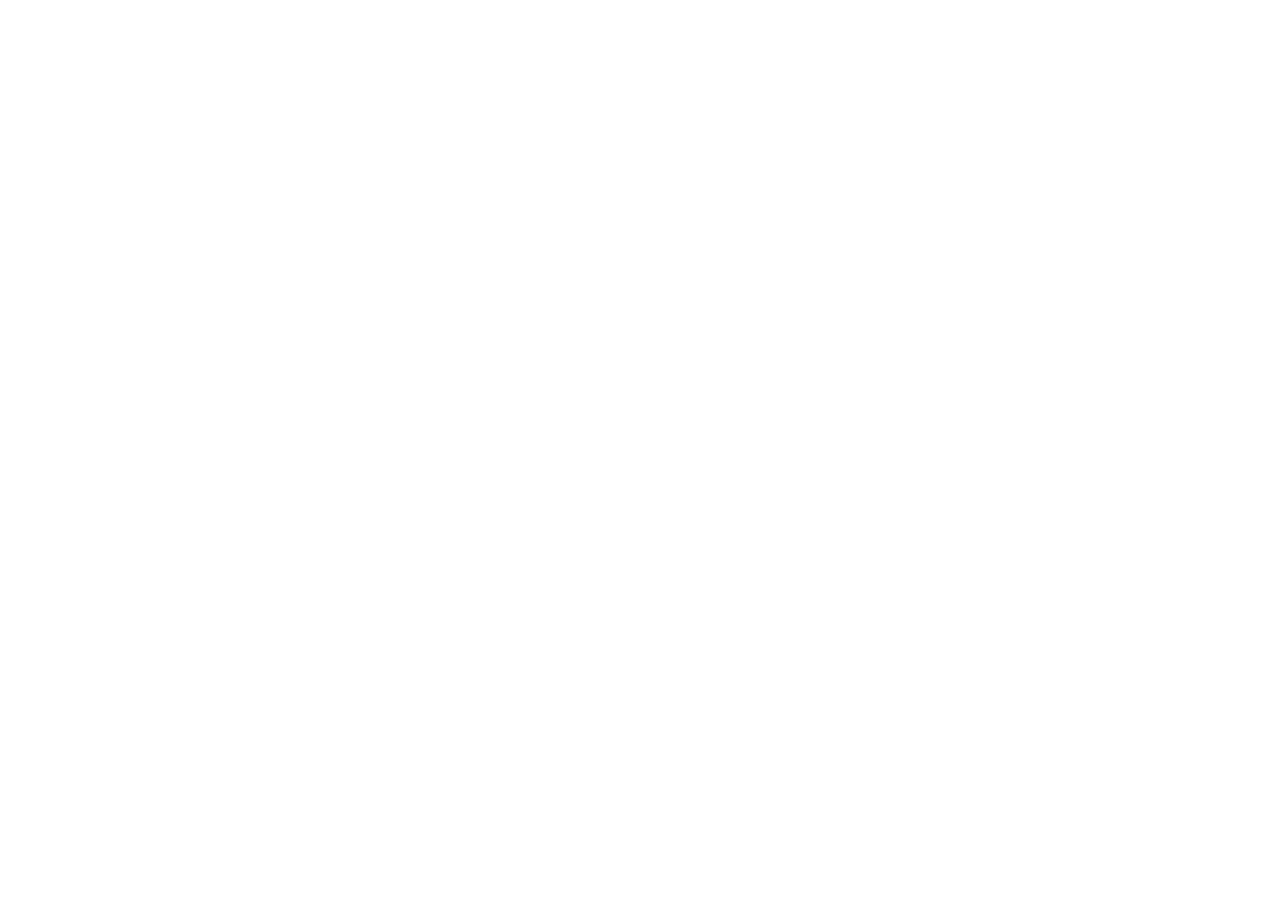
==== commit c1128b5b: "Update admin.html" ====
--- a/admin.html
+++ b/admin.html
@@ -7,6 +7,8 @@
     <link rel="stylesheet" href="style.css">
     <!-- Favicon -->
     <link rel="icon" href="assets/favicon.png?v=2" type="image/png">
+    <!-- 🟢 UI Flashing Fix: ফায়ারবেস চেক করার আগে পুরো পেজ অদৃশ্য রাখা -->
+    <script>document.documentElement.style.display = 'none';</script>
     
     <style>
         #adminDropdown a:hover { background-color: #f1f5f9; }
